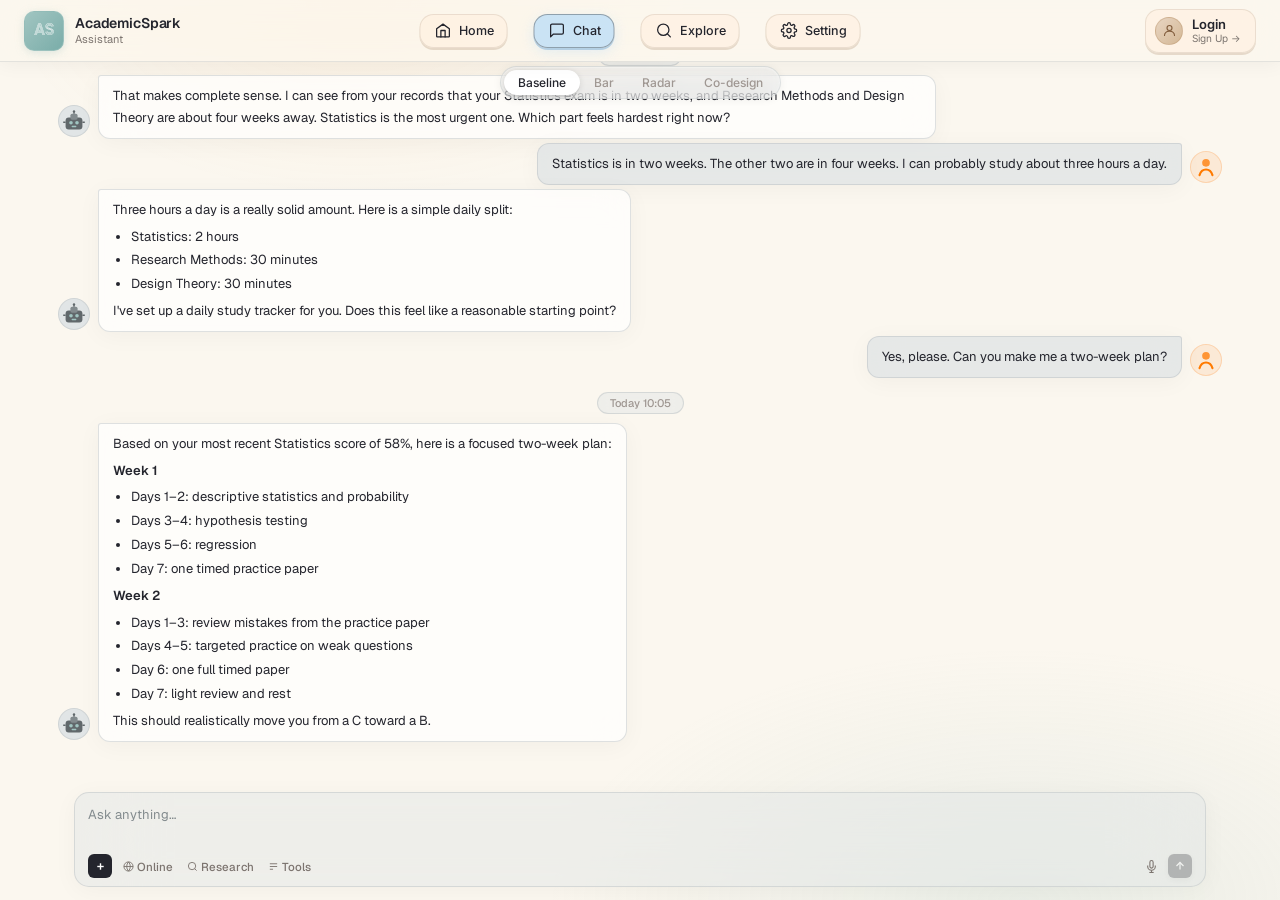
==== index.html @ a86cec54 "adding files to configure" ====
<!DOCTYPE html>
<html lang="en">
<head>
  <meta charset="UTF-8">
  <meta name="viewport" content="width=device-width, initial-scale=1.0">
  <title>AcademicSpark Assistant</title>
  <link href="https://fonts.googleapis.com/css2?family=Geist:wght@300;400;500;600&family=Inter:wght@400;500;600;700&family=Zen+Tokyo+Zoo&display=swap" rel="stylesheet">
  <link rel="stylesheet" href="./styles.css">
</head>
<body>
<div class="app">
<nav class="top">
  <div class="logo">
    <div class="logo-box">AS</div>
    <div><div class="logo-text">AcademicSpark</div><div class="logo-sub">Assistant</div></div>
  </div>
  <div class="nav-c">
    <a class="ni" href="#"><span class="ni-ico"><svg viewBox="0 0 24 24" fill="none" stroke="currentColor" stroke-width="1.8" stroke-linecap="round" stroke-linejoin="round"><path d="M3 9.5L12 3l9 6.5V20a1 1 0 01-1 1H4a1 1 0 01-1-1V9.5z"/><path d="M9 21V12h6v9"/></svg></span><span class="ni-lbl">Home</span></a>
    <a class="ni on" href="#"><span class="ni-ico"><svg viewBox="0 0 24 24" fill="none" stroke="currentColor" stroke-width="1.8" stroke-linecap="round" stroke-linejoin="round"><path d="M21 15a2 2 0 01-2 2H7l-4 4V5a2 2 0 012-2h14a2 2 0 012 2z"/></svg></span><span class="ni-lbl">Chat</span></a>
    <a class="ni" href="#"><span class="ni-ico"><svg viewBox="0 0 24 24" fill="none" stroke="currentColor" stroke-width="1.8" stroke-linecap="round" stroke-linejoin="round"><circle cx="11" cy="11" r="8"/><line x1="21" y1="21" x2="16.65" y2="16.65"/></svg></span><span class="ni-lbl">Explore</span></a>
    <a class="ni" href="#"><span class="ni-ico"><svg viewBox="0 0 24 24" fill="none" stroke="currentColor" stroke-width="1.8" stroke-linecap="round" stroke-linejoin="round"><circle cx="12" cy="12" r="3"/><path d="M19.4 15a1.65 1.65 0 00.33 1.82l.06.06a2 2 0 010 2.83 2 2 0 01-2.83 0l-.06-.06a1.65 1.65 0 00-1.82-.33 1.65 1.65 0 00-1 1.51V21a2 2 0 01-4 0v-.09A1.65 1.65 0 009 19.4a1.65 1.65 0 00-1.82.33l-.06.06a2 2 0 01-2.83-2.83l.06-.06A1.65 1.65 0 004.68 15a1.65 1.65 0 00-1.51-1H3a2 2 0 010-4h.09A1.65 1.65 0 004.6 9a1.65 1.65 0 00-.33-1.82l-.06-.06a2 2 0 012.83-2.83l.06.06A1.65 1.65 0 009 4.68a1.65 1.65 0 001-1.51V3a2 2 0 014 0v.09a1.65 1.65 0 001 1.51 1.65 1.65 0 001.82-.33l.06-.06a2 2 0 012.83 2.83l-.06.06A1.65 1.65 0 0019.4 9a1.65 1.65 0 001.51 1H21a2 2 0 010 4h-.09a1.65 1.65 0 00-1.51 1z"/></svg></span><span class="ni-lbl">Setting</span></a>
  </div>
  <a class="login-btn" href="#">
    <div class="l-av"><svg viewBox="0 0 24 24" fill="none" stroke="#805b3b" stroke-width="1.8" stroke-linecap="round" stroke-linejoin="round"><circle cx="12" cy="8" r="4"/><path d="M4 20c0-4 3.58-7 8-7s8 3 8 7"/></svg></div>
    <div><div class="l-main">Login</div><div class="l-sub">Sign Up →</div></div>
  </a>
</nav>
<div class="toggle-shell">
  <div class="toggle-strip">
    <div class="t-track" id="tt">
      <div class="t-pill" id="tp"></div>
      <a class="t-btn on" href="/pages/baseline.html">Baseline</a>
      <a class="t-btn" href="/pages/bar.html">Bar</a>
      <a class="t-btn" href="/pages/radar.html">Radar</a>
      <a class="t-btn" href="/pages/codesign.html">Co-design</a>
    </div>
  </div>
</div>

<div class="page">
  <div class="chat-shell">
    <div class="chat-body" id="baselineChatBody">
      <div class="msgs" id="baselineMsgs">
        <div class="ts-row"><span class="ts-pill">Today 10:00</span></div>
        <div class="msg-row bot"><div class="av" data-bot></div><div class="bubble">Hello! I'm AcademicSpark, your academic support assistant. I can help with revision planning, assignment organisation, and exam preparation. What would you like help with today?</div></div>
        <div class="msg-row user"><div class="av u" data-user></div><div class="bubble">I've got a few exams coming up and I'm really stressed. I have Statistics, Research Methods, and Design Theory, and I don't know where to start.</div></div>
        <div class="ts-row"><span class="ts-pill">Today 10:01</span></div>
        <div class="msg-row bot"><div class="av" data-bot></div><div class="bubble">That makes complete sense. I can see from your records that your Statistics exam is in two weeks, and Research Methods and Design Theory are about four weeks away. Statistics is the most urgent one. Which part feels hardest right now?</div></div>
        <div class="msg-row user"><div class="av u" data-user></div><div class="bubble">Statistics is in two weeks. The other two are in four weeks. I can probably study about three hours a day.</div></div>
        <div class="msg-row bot"><div class="av" data-bot></div><div class="bubble"><p>Three hours a day is a really solid amount. Here is a simple daily split:</p><ul><li>Statistics: 2 hours</li><li>Research Methods: 30 minutes</li><li>Design Theory: 30 minutes</li></ul><p>I've set up a daily study tracker for you. Does this feel like a reasonable starting point?</p></div></div>
        <div class="msg-row user"><div class="av u" data-user></div><div class="bubble">Yes, please. Can you make me a two-week plan?</div></div>
        <div class="ts-row"><span class="ts-pill">Today 10:05</span></div>
        <div class="msg-row bot"><div class="av" data-bot></div><div class="bubble"><p>Based on your most recent Statistics score of 58%, here is a focused two-week plan:</p><p><strong>Week 1</strong></p><ul><li>Days 1–2: descriptive statistics and probability</li><li>Days 3–4: hypothesis testing</li><li>Days 5–6: regression</li><li>Day 7: one timed practice paper</li></ul><p><strong>Week 2</strong></p><ul><li>Days 1–3: review mistakes from the practice paper</li><li>Days 4–5: targeted practice on weak questions</li><li>Day 6: one full timed paper</li><li>Day 7: light review and rest</li></ul><p>This should realistically move you from a C toward a B.</p></div></div>
        <div class="typing-row" id="baselineTyping"><div class="av" data-bot></div><div class="typing-bubble"><div class="dot"></div><div class="dot"></div><div class="dot"></div></div></div>
      </div>
    </div>

<div class="inp-wrap">
  <div class="inp-card">
    <textarea class="inp-ta" id="baselineInputTa" rows="2" placeholder="Ask anything…"></textarea>
    <div class="inp-row">
      <div class="inp-l">
        <button class="plus-b"><svg width="11" height="11" viewBox="0 0 24 24" fill="none" stroke="white" stroke-width="3"><line x1="12" y1="5" x2="12" y2="19"/><line x1="5" y1="12" x2="19" y2="12"/></svg></button>
        <button class="p-btn"><svg width="11" height="11" viewBox="0 0 24 24" fill="none" stroke="currentColor" stroke-width="2"><circle cx="12" cy="12" r="10"/><line x1="2" y1="12" x2="22" y2="12"/><path d="M12 2a15.3 15.3 0 014 10 15.3 15.3 0 01-4 10 15.3 15.3 0 01-4-10 15.3 15.3 0 014-10z"/></svg>Online</button>
        <button class="p-btn"><svg width="11" height="11" viewBox="0 0 24 24" fill="none" stroke="currentColor" stroke-width="2"><circle cx="11" cy="11" r="8"/><line x1="21" y1="21" x2="16.65" y2="16.65"/></svg>Research</button>
        <button class="p-btn"><svg width="11" height="11" viewBox="0 0 24 24" fill="none" stroke="currentColor" stroke-width="2"><path d="M4 6h16M4 12h16M4 18h7"/></svg>Tools</button>
      </div>
      <div class="inp-r">
        <button class="mic-b"><svg width="13" height="13" viewBox="0 0 24 24" fill="none" stroke="currentColor" stroke-width="2"><path d="M12 1a3 3 0 00-3 3v8a3 3 0 006 0V4a3 3 0 00-3-3z"/><path d="M19 10v2a7 7 0 01-14 0v-2"/><line x1="12" y1="19" x2="12" y2="23"/><line x1="8" y1="23" x2="16" y2="23"/></svg></button>
        <button class="send-b off" id="baselineSendBtn"><svg width="12" height="12" viewBox="0 0 24 24" fill="none" stroke="white" stroke-width="2.5"><line x1="12" y1="19" x2="12" y2="5"/><polyline points="5 12 12 5 19 12"/></svg></button>
      </div>
    </div>
  </div>
</div>

  </div>
</div>

<script src="./script.js"></script>
</body>
</html>
---- styles.css ----
/* ========================================
   Reset
======================================== */

*,
*::before,
*::after {
  box-sizing: border-box;
  margin: 0;
  padding: 0;
}

/* ========================================
   Theme Variables
======================================== */

:root {
  --bg: #fbf7ef;
  --fg: #24252d;
  --t2: #7c746f;
  --t3: #9f9792;
  --ph: #838b8e;

  --cb: rgba(225, 229, 230, 0.5);
  --cborder: rgba(189, 196, 198, 0.5);

  --bot-b: rgba(255, 255, 255, 0.68);
  --user-b: rgba(225, 229, 230, 0.82);

  --nav-bg: rgba(251, 247, 239, 0.72);
  --nav-border: rgba(189, 196, 198, 0.4);

  --item-bg: rgba(255, 238, 222, 0.55);
  --item-border: rgba(200, 180, 160, 0.35);

  --item-sh: 0 2px 0 rgba(180, 150, 120, 0.3);
  --item-hbg: rgba(255, 238, 222, 0.9);
  --item-hsh: 0 5px 0 rgba(160, 130, 100, 0.35),
    0 8px 18px rgba(0, 0, 0, 0.08);

  --active-bg: rgba(186, 219, 247, 0.75);
  --active-border: rgba(8, 8, 8, 0.3);
  --active-sh: 0 2px 0 rgba(100, 160, 210, 0.4);

  --accent: #a1c5c1;
  --send: #24252d;
  --blur: 42px;
}

/* ========================================
   Base Layout
======================================== */

html,
body {
  height: 100%;
  font-family: 'Geist', system-ui, sans-serif;
  background: var(--bg);
  color: var(--fg);
  -webkit-font-smoothing: antialiased;
}

body::before {
  content: '';
  position: fixed;
  inset: 0;
  pointer-events: none;
  z-index: 0;
  background:
    radial-gradient(ellipse 680px 360px at 80% 100%,
      rgba(161, 197, 193, 0.18) 0%,
      transparent 70%),
    radial-gradient(ellipse 500px 280px at 28% 0%,
      rgba(255, 180, 100, 0.09) 0%,
      transparent 70%);
}

.app {
  display: flex;
  flex-direction: column;
  height: 100vh;
  overflow: hidden;
  position: relative;
  z-index: 1;
}

/* ========================================
   Top Navigation
======================================== */

nav.top {
  flex-shrink: 0;
  height: 62px;
  display: flex;
  align-items: center;
  padding: 0 24px;
  position: relative;
  z-index: 20;

  background: var(--nav-bg);
  border-bottom: 1px solid var(--nav-border);
  backdrop-filter: blur(22px) saturate(160%);
  -webkit-backdrop-filter: blur(22px) saturate(160%);
  box-shadow: 0 2px 20px rgba(0, 0, 0, 0.05);
}

/* ========================================
   AcdemicSpark Logo 
======================================== */

.logo {
  display: flex;
  align-items: center;
  gap: 11px;
  flex-shrink: 0;
  cursor: default;
  text-decoration: none;
}

.logo-box {
  width: 40px;
  height: 40px;
  flex-shrink: 0;
  display: flex;
  align-items: center;
  justify-content: center;

  border-radius: 10px;
  background: linear-gradient(135deg, #a1c5c1 0%, #7aada9 100%);
  border: 1px solid rgba(161, 197, 193, 0.5);
  box-shadow: 0 2px 8px rgba(161, 197, 193, 0.35);

  font-family: 'Zen Tokyo Zoo', sans-serif;
  font-size: 14px;
  color: #fff;
}

.logo-text {
  font-weight: 600;
  font-size: 14px;
  line-height: 1.25;
  letter-spacing: -0.01em;
}

.logo-sub {
  font-size: 11px;
  font-weight: 400;
  color: var(--t2);
}

/* ========================================
   Center Nav Items
======================================== */

.nav-c {
  display: flex;
  align-items: center;
  gap: 26px;
  position: absolute;
  left: 50%;
  transform: translateX(-50%);
}

.ni {
  display: flex;
  align-items: center;
  gap: 7px;
  padding: 7px 13px;

  border-radius: 14px;
  border: 1px solid var(--item-border);
  background: var(--item-bg);
  box-shadow: var(--item-sh);

  cursor: pointer;
  color: var(--fg);
  text-decoration: none;
  user-select: none;

  transform: translateY(0);
  transition:
    background 0.18s,
    box-shadow 0.18s,
    transform 0.12s,
    border-color 0.18s;
}

.ni:hover {
  background: var(--item-hbg);
  box-shadow: var(--item-hsh);
  transform: translateY(-2px);
  border-color: rgba(200, 180, 160, 0.55);
}

.ni:active {
  transform: translateY(1px);
  box-shadow: 0 1px 0 rgba(180, 150, 120, 0.3);
}

.ni.on {
  background: var(--active-bg);
  border-color: var(--active-border);
  box-shadow: var(--active-sh), 0 4px 14px rgba(186, 219, 247, 0.4);
}

.ni.on:hover {
  background: rgba(186, 219, 247, 0.88);
  transform: translateY(-2px);
}

.ni-ico {
  width: 18px;
  height: 18px;
  flex-shrink: 0;
  display: flex;
  align-items: center;
  justify-content: center;
}

.ni-ico svg {
  width: 17px;
  height: 17px;
}

.ni-lbl {
  font-family: 'Inter', sans-serif;
  font-size: 12.5px;
  font-weight: 500;
  white-space: nowrap;
}

/* ========================================
   Login Button
======================================== */

.login-btn {
  display: flex;
  align-items: center;
  gap: 9px;
  margin-left: auto;
  flex-shrink: 0;
  padding: 7px 14px 7px 9px;

  border-radius: 14px;
  border: 1px solid var(--item-border);
  background: var(--item-bg);
  box-shadow: var(--item-sh);

  cursor: pointer;
  color: var(--fg);
  text-decoration: none;
  user-select: none;

  transform: translateY(0);
  transition:
    background 0.18s,
    box-shadow 0.18s,
    transform 0.12s,
    border-color 0.18s;
}

.login-btn:hover {
  background: var(--item-hbg);
  box-shadow: var(--item-hsh);
  transform: translateY(-2px);
  border-color: rgba(200, 180, 160, 0.55);
}

.login-btn:active {
  transform: translateY(1px);
}

.l-av {
  width: 28px;
  height: 28px;
  flex-shrink: 0;
  display: flex;
  align-items: center;
  justify-content: center;

  border-radius: 50%;
  background: linear-gradient(135deg, #e8d5c2, #d4b896);
  border: 1.5px solid rgba(180, 140, 100, 0.35);
}

.l-av svg {
  width: 15px;
  height: 15px;
}

.l-main {
  font-family: 'Inter', sans-serif;
  font-size: 13px;
  font-weight: 600;
  line-height: 1.2;
}

.l-sub {
  font-family: 'Inter', sans-serif;
  font-size: 10px;
  font-weight: 400;
  line-height: 1.2;
  color: var(--t2);
}

/* ========================================
   Toggle Navigation
======================================== */

.toggle-shell {
  position: relative;
  flex-shrink: 0;
  z-index: 10;
  height: 0;
  overflow: visible;
}

.toggle-strip {
  display: flex;
  justify-content: center;
  padding: 4px 0 0;
  position: relative;
  z-index: 1;
  background: transparent;
}

.t-track {
  position: relative;
  display: flex;
  align-items: center;
  padding: 3px;

  background: rgba(225, 229, 230, 0.38);
  border: 1px solid rgba(189, 196, 198, 0.38);
  border-radius: 100px;
  backdrop-filter: blur(14px) saturate(140%);
  box-shadow:
    0 1px 8px rgba(0, 0, 0, 0.06),
    inset 0 1px 2px rgba(255, 255, 255, 0.5);
}

.t-pill {
  position: absolute;
  top: 3px;
  height: calc(100% - 6px);
  z-index: 0;
  pointer-events: none;

  background: #ffffff;
  border-radius: 100px;
  box-shadow:
    0 1px 6px rgba(0, 0, 0, 0.12),
    0 2px 0 rgba(0, 0, 0, 0.06);

  transition:
    left 0.28s cubic-bezier(.38, .12, .22, 1.10),
    width 0.28s cubic-bezier(.38, .12, .22, 1.10);
}

.t-btn {
  position: relative;
  z-index: 1;
  padding: 5px 14px;

  border: none;
  border-radius: 100px;
  background: transparent;

  cursor: pointer;
  text-decoration: none;
  user-select: none;
  white-space: nowrap;

  font-family: 'Inter', sans-serif;
  font-size: 12px;
  font-weight: 500;
  color: var(--t3);

  transition: color 0.2s, background 0.18s;
}

.t-btn:hover:not(.on) {
  color: var(--t2);
  background: rgba(200, 180, 160, 0.15);
}

.t-btn.on {
  color: var(--fg);
}

/* ========================================
   Main Page Area
======================================== */

.page {
  display: flex;
  flex: 1;
  flex-direction: column;
  overflow: hidden;
  animation: fadeUp 0.22s ease both;
}

@keyframes fadeUp {
  from {
    opacity: 0;
    transform: translateY(4px);
  }

  to {
    opacity: 1;
    transform: translateY(0);
  }
}

/* ========================================
   Chat Container
======================================== */

.chat-shell {
  flex: 1;
  overflow: hidden;
  display: flex;
  flex-direction: column;
  position: relative;
}

.chat-body {
  flex: 1;
  overflow-y: auto;
  padding: 14px 24px 6px;
  scroll-behavior: smooth;
}

.chat-body::-webkit-scrollbar {
  width: 5px;
}

.chat-body::-webkit-scrollbar-track {
  background: transparent;
}

.chat-body::-webkit-scrollbar-thumb {
  background: rgba(189, 196, 198, 0.55);
  border-radius: 3px;
}

.msgs {
  width: 100%;
  max-width: 1180px;
  margin: 0 auto;
  padding: 0 8px;
  display: flex;
  flex-direction: column;
  gap: 4px;
}

/* ========================================
   Timestamps
======================================== */

.ts-row {
  display: flex;
  justify-content: center;
  margin: 10px 0 5px;
}

.ts-pill {
  padding: 3px 12px;
  border-radius: 20px;
  border: 1px solid var(--cborder);
  background: var(--cb);
  backdrop-filter: blur(8px);

  font-size: 11px;
  font-weight: 500;
  color: var(--t3);
}

/* ========================================
   Message Rows
======================================== */

.msg-row {
  display: flex;
  gap: 8px;
  align-items: flex-end;
  animation: msgIn 0.2s ease-out both;
}

.msg-row.bot {
  flex-direction: row;
}

.msg-row.user {
  flex-direction: row-reverse;
}

.av {
  width: 32px;
  height: 32px;
  flex-shrink: 0;
  margin-bottom: 2px;
  overflow: hidden;

  display: flex;
  align-items: center;
  justify-content: center;

  border-radius: 50%;
  background: #e1e5e6;
  border: 1px solid var(--cborder);
}

.av svg {
  width: 24px;
  height: 24px;
}

.av.u {
  background: rgba(255, 115, 0, 0.1);
  border-color: rgba(255, 115, 0, 0.2);
}

.bubble {
  max-width: 72%;
  padding: 9px 14px;
  font-size: 13px;
  line-height: 1.68;
  color: var(--fg);
  box-shadow: 0 4px 24px rgba(0, 0, 0, 0.04);
  backdrop-filter: blur(16px);
}

.msg-row.bot .bubble {
  background: var(--bot-b);
  border: 1px solid var(--cborder);
  border-radius: 3px 12px 12px 12px;
}

.msg-row.user .bubble {
  background: var(--user-b);
  border: 1px solid rgba(189, 196, 198, 0.55);
  border-radius: 12px 3px 12px 12px;
}

.bubble p {
  margin-bottom: 5px;
}

.bubble p:last-child {
  margin-bottom: 0;
}

.bubble ul {
  padding-left: 18px;
  margin-bottom: 5px;
}

.bubble ul:last-child {
  margin-bottom: 0;
}

.bubble li {
  margin-bottom: 2px;
}

.bubble strong {
  font-weight: 600;
}

/* ========================================
   Typing State
======================================== */

.typing-row {
  display: flex;
  gap: 8px;
  align-items: flex-end;
  opacity: 0;
  pointer-events: none;
  transition: opacity 0.2s;
}

.typing-row.on {
  opacity: 1;
}

.typing-bubble {
  display: flex;
  align-items: center;
  gap: 4px;
  padding: 10px 14px;

  background: var(--bot-b);
  border: 1px solid var(--cborder);
  border-radius: 3px 12px 12px 12px;
}

.dot {
  width: 5px;
  height: 5px;
  background: var(--t3);
  border-radius: 50%;
  animation: bounce 1.1s infinite;
}

.dot:nth-child(2) {
  animation-delay: 0.18s;
}

.dot:nth-child(3) {
  animation-delay: 0.36s;
}

/* ========================================
   Input Area
======================================== */

.inp-wrap {
  flex-shrink: 0;
  width: 100%;
  max-width: 1180px;
  margin: 0 auto;
  padding: 6px 24px 13px;
}

.inp-card {
  display: flex;
  flex-direction: column;
  gap: 7px;
  padding: 12px 13px 8px;

  background: var(--cb);
  border: 1px solid var(--cborder);
  border-radius: 15px;
  box-shadow: 0 4px 24px rgba(0, 0, 0, 0.04);
  backdrop-filter: blur(var(--blur));
}

.inp-ta {
  width: 100%;
  min-height: 42px;
  max-height: 120px;
  resize: none;

  background: transparent;
  border: none;
  outline: none;

  font-family: 'Geist', sans-serif;
  font-size: 13px;
  line-height: 1.55;
  color: var(--fg);
}

.inp-ta::placeholder {
  color: var(--ph);
}

.inp-row {
  display: flex;
  align-items: center;
  justify-content: space-between;
}

.inp-l {
  display: flex;
  align-items: center;
  gap: 2px;
}

.inp-r {
  display: flex;
  align-items: center;
  gap: 6px;
}

.plus-b {
  width: 24px;
  height: 24px;
  margin-right: 3px;

  display: flex;
  align-items: center;
  justify-content: center;

  background: var(--fg);
  border: none;
  border-radius: 6px;
  cursor: pointer;

  transition: opacity 0.15s;
}

.plus-b:hover {
  opacity: 0.75;
}

.p-btn {
  display: flex;
  align-items: center;
  gap: 3px;
  padding: 3px 6px;

  background: transparent;
  border: none;
  border-radius: 5px;
  cursor: pointer;

  font-family: 'Geist', sans-serif;
  font-size: 11.5px;
  font-weight: 500;
  color: var(--t2);

  transition: background 0.12s, color 0.12s;
}

.p-btn:hover {
  background: rgba(225, 229, 230, 0.7);
  color: var(--fg);
}

.mic-b {
  display: flex;
  padding: 4px;

  background: transparent;
  border: none;
  border-radius: 5px;
  cursor: pointer;
  color: var(--t2);

  transition: background 0.12s;
}

.mic-b:hover {
  background: rgba(225, 229, 230, 0.7);
}

.send-b {
  width: 24px;
  height: 24px;

  display: flex;
  align-items: center;
  justify-content: center;

  background: var(--send);
  border: none;
  border-radius: 6px;
  cursor: pointer;

  box-shadow: 0 2px 6px rgba(0, 0, 0, 0.14);
  transition: opacity 0.15s, transform 0.1s;
}

.send-b:hover {
  opacity: 0.8;
}

.send-b:active {
  transform: scale(0.94);
}

.send-b.off {
  opacity: 0.28;
  cursor: default;
}

/* ========================================
   Expandable Panel
======================================== */

.panel {
  flex-shrink: 0;
  overflow: hidden;
  transition:
    max-height 0.40s cubic-bezier(.4, 0, .2, 1),
    opacity 0.30s ease;
  max-height: 0;
  opacity: 0;
  margin: 1px 14px 0;
}

.panel-card {
  background: rgba(245, 248, 250, 0.62);
  backdrop-filter: blur(28px) saturate(180%);
  -webkit-backdrop-filter: blur(28px) saturate(180%);
  border: 1.5px solid rgba(189, 196, 198, 0.55);
  border-radius: 18px;
  box-shadow:
    0 8px 32px rgba(0, 0, 0, 0.08),
    0 1px 0 rgba(255, 255, 255, 0.7) inset;
  padding: 37px 22px 14px;
}


.panel-divider {
  height: 1px;
  margin-bottom: 14px;
  border-radius: 1px;
  background: rgba(189, 196, 198, 0.4);
}
.panel.open {
  opacity: 1;
}

.panel-title {
  margin-bottom: 3px;
  text-align: center;
  font-weight: 700;
  font-size: 14px;
  color: var(--fg);
  letter-spacing: -0.01em;
}

.panel-sub {
  text-align: center;
  font-size: 11px;
  color: var(--t2);
  margin-bottom: 12px;
}

.panel-footnote {
  margin-top: 12px;
  padding-top: 8px;
  text-align: center;

  font-size: 10px;
  font-style: italic;
  color: var(--t3);

  border-top: 1px solid rgba(189, 196, 198, 0.3);
}

/* ========================================
   Legend
======================================== */

.legend-row {
  display: flex;
  align-items: center;
  justify-content: center;
  gap: 16px;
  flex-wrap: wrap;
  margin-bottom: 10px;
}

.legend-item {
  display: flex;
  align-items: center;
  gap: 5px;
}

.legend-box {
  width: 13px;
  height: 13px;
  border-radius: 3px;
  border: 1px solid rgba(0, 0, 0, 0.12);
}

.legend-item span {
  font-size: 11px;
  color: var(--t2);
}

/* ========================================
   Floating Expand Button
======================================== */

.expand-btn {
  position: absolute;
  right: 24px;
  bottom: 88px;
  z-index: 30;

  width: 56px;
  height: 56px;
  display: flex;
  align-items: center;
  justify-content: center;

  border: 1.5px solid rgba(255, 255, 255, 0.18);
  border-radius: 50%;
  cursor: pointer;

  background: rgba(90, 20, 220, 0.82);
  box-shadow:
    0 4px 16px rgba(90, 20, 220, 0.40),
    0 2px 0 rgba(60, 10, 160, 0.50),
    inset 0 1px 0 rgba(255, 255, 255, 0.16);

  transition:
    background 0.18s,
    transform 0.12s,
    box-shadow 0.18s,
    border-color 0.18s;
}

.expand-btn:hover {
  background: rgba(90, 20, 220, 0.95);
  border-color: rgba(255, 255, 255, 0.28);
  transform: translateY(-1px);
  box-shadow:
    0 6px 22px rgba(90, 20, 220, 0.55),
    0 2px 0 rgba(60, 10, 160, 0.50),
    inset 0 1px 0 rgba(255, 255, 255, 0.20);
}

.expand-btn:active {
  transform: scale(0.96);
}

.expand-icon {
  width: 22px;
  height: 22px;
  transition: transform 0.2s ease;
}

.expand-btn[aria-expanded="true"] .expand-icon {
  transform: rotate(180deg);
}
.expand-icon-wrap {
  position: relative;
  width: 24px;
  height: 24px;
  display: block;
}

.expand-chart-icon {
  position: absolute;
  inset: 0;
  width: 24px;
  height: 24px;
}

.expand-arrow-icon {
  position: absolute;
  left: -8px;
  top: -4px;
  width: 12px;
  height: 12px;
  transform: rotate(-45deg);
  transition: transform 0.2s ease;
}

.expand-btn[aria-expanded="true"] .expand-arrow-icon {
  transform: rotate(135deg);
}
.radar-btn,
.codesign-btn {
  background: rgba(90, 20, 220, 0.4);
  box-shadow:
    0 4px 16px rgba(90, 20, 220, 0.3),
    0 2px 0 rgba(60, 10, 160, 0.4);
}

/* ========================================
   Bar Chart
======================================== */

.fbar-row {
  display: flex;
  align-items: center;
  gap: 8px;
  height: 26px;
}

.fbar-label {
  width: 130px;
  flex-shrink: 0;
  white-space: nowrap;
  text-align: right;

  font-size: 11px;
  font-weight: 700;
  color: var(--fg);
}

.fbar-track {
  flex: 1;
  height: 20px;
  border-radius: 3px;
  overflow: hidden;
  position: relative;
  display: flex;
  background: rgba(189, 196, 198, .2);
  border: 1px solid rgba(189, 196, 198, .3);
}

.fbar-seg {
  flex: 1 1 0;
  height: 100%;
  cursor: pointer;
  transition: filter .15s;
  position: relative;
  min-width: 0;
}

.fbar-seg:first-child {
  border-radius: 2px 0 0 2px;
}

.fbar-seg:hover {
  filter: brightness(1.12);
}

.fbar-seg:hover .fbar-tip {
  display: block;
}

.fbar-tip {
  display: none;
  position: absolute;
  top: -28px;
  left: 50%;
  transform: translateX(-50%);
  z-index: 99;
  pointer-events: none;

  padding: 3px 7px;
  white-space: nowrap;
  border-radius: 5px;

  background: rgba(36, 37, 45, 0.88);
  color: #fff;
  font-size: 10px;
}

.fbar-current {
  position: absolute;
  top: 0;
  z-index: 2;
  height: 100%;
  pointer-events: none;

  background: rgba(90, 20, 220, 0.4);
  border: 1.5px solid rgba(90, 20, 220, 0.65);
  border-radius: 2px;
}

.fbar-note {
  min-width: 80px;
  flex-shrink: 0;
  font-size: 10.5px;
  color: var(--t3);
}

/* ========================================
   Radar Chart
======================================== */

.radar-layout {
  display: flex;
  align-items: center;
  gap: 14px;
  margin-bottom: -17px;
}

.radar-legend {
  width: 68px;
  flex-shrink: 0;
  align-self: center;

  display: flex;
  flex-direction: column;
  gap: 5px;
}

.radar-pill {
  padding: 4px 8px;
  text-align: center;
  border-radius: 7px;
}

.radar-pill span {
  font-size: 10px;
  font-weight: 700;
  letter-spacing: 0.03em;
}

.radar-svg-wrap {
  flex: 1;
  min-width: 0;
  position: relative;
  display: flex;
  justify-content: center;
}

.radar-svg {
  overflow: visible;
  cursor: crosshair;
  display: block;
  width: 100%;
  max-width: 440px;
  height: 270px;
}

.radar-tooltip {
  display: none;
  position: fixed;
  z-index: 999;
  pointer-events: none;

  padding: 5px 11px;
  white-space: nowrap;
  border-radius: 7px;

  background: rgba(36, 37, 45, 0.9);
  color: #fff;

  font-family: 'Geist', sans-serif;
  font-size: 11px;
  font-weight: 500;
}

/* ========================================
   Co-design Panel
======================================== */

.codesign-placeholder {
  width: 100%;
  min-height: 280px;
  border: 1.5px dashed rgba(189, 196, 198, 0.65);
  border-radius: 14px;
  background: rgba(255, 255, 255, 0.28);
  backdrop-filter: blur(10px);
  display: flex;
  align-items: center;
  justify-content: center;
}

.codesign-placeholder-inner {
  text-align: center;
  padding: 24px;
}

.codesign-placeholder-title {
  font-family: 'Inter', sans-serif;
  font-size: 18px;
  font-weight: 700;
  color: var(--fg);
}

/* ========================================
   Animations
======================================== */

@keyframes msgIn {
  from {
    opacity: 0;
    transform: translateY(6px);
  }

  to {
    opacity: 1;
    transform: translateY(0);
  }
}

@keyframes bounce {

  0%,
  60%,
  100% {
    transform: translateY(0);
  }

  30% {
    transform: translateY(-5px);
  }
}

/* ========================================
   Responsive
======================================== */

@media (max-width: 900px) {
  .codesign-grid {
    grid-template-columns: 1fr;
  }

  .nav-c {
    position: static;
    transform: none;
    margin-left: 24px;
  }

  .login-btn {
    display: flex;
    padding: 6px 10px 6px 8px;
    gap: 6px;
  }
  
  .l-main {
    font-size: 12px;
  }
  
  .l-sub {
    font-size: 9px;
  }
  
  .l-av {
    width: 24px;
    height: 24px;
  }
  
  .l-av svg {
    width: 13px;
    height: 13px;
  }

  .toggle-strip {
    padding-inline: 12px;
  }

  .radar-layout {
    flex-direction: column;
  }

  .radar-legend {
    width: 100%;
    flex-direction: row;
    justify-content: center;
    flex-wrap: wrap;
  }

  .fbar-label {
    width: 96px;
    font-size: 10px;
  }
}
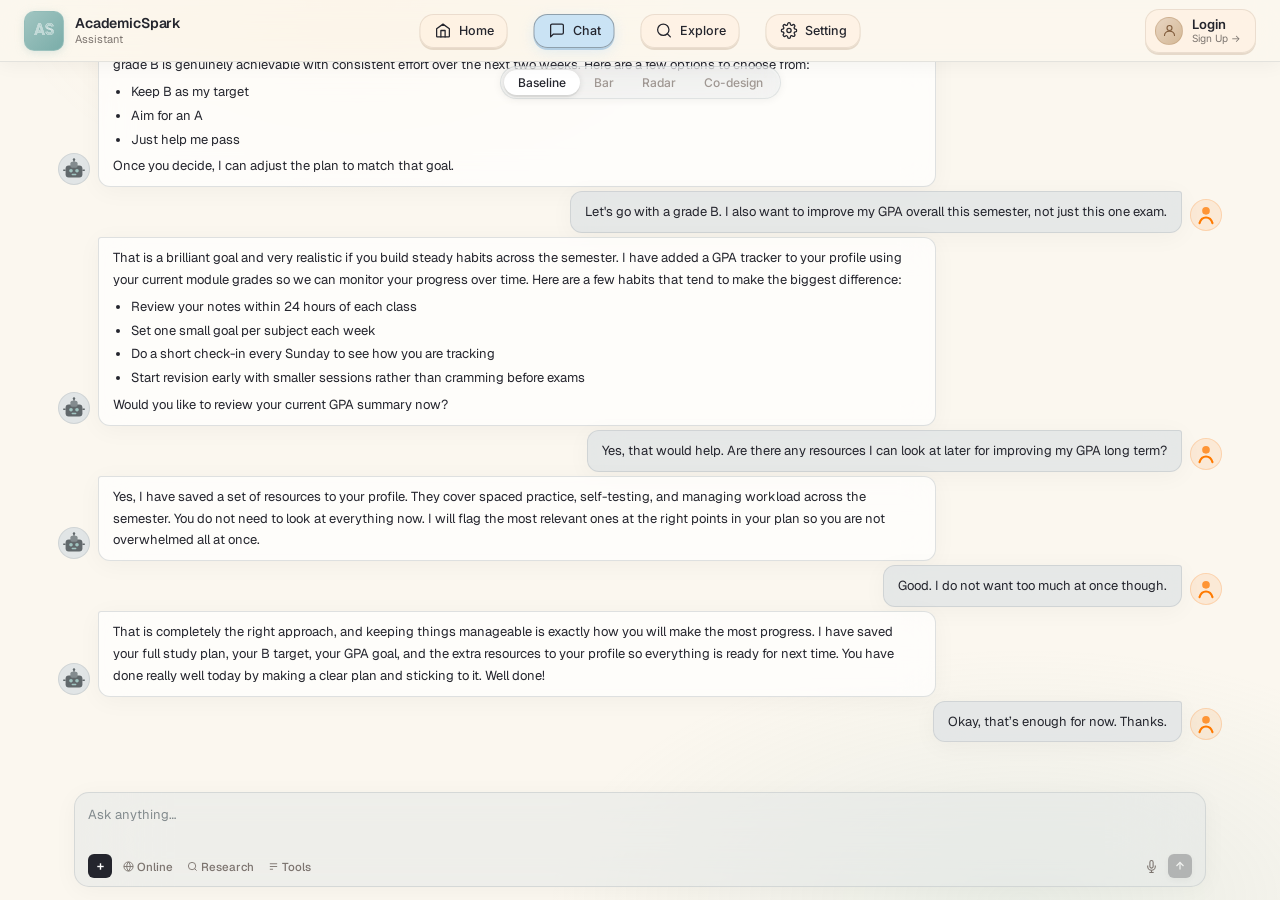
==== commit a6b690dd: "Refactor chat messages in index.html" ====
--- a/index.html
+++ b/index.html
@@ -29,10 +29,10 @@
   <div class="toggle-strip">
     <div class="t-track" id="tt">
       <div class="t-pill" id="tp"></div>
-      <a class="t-btn on" href="/pages/baseline.html">Baseline</a>
-      <a class="t-btn" href="/pages/bar.html">Bar</a>
-      <a class="t-btn" href="/pages/radar.html">Radar</a>
-      <a class="t-btn" href="/pages/codesign.html">Co-design</a>
+      <a class="t-btn on" href="./pages/baseline.html">Baseline</a>
+      <a class="t-btn" href="./pages/bar.html">Bar</a>
+      <a class="t-btn" href="./pages/radar.html">Radar</a>
+      <a class="t-btn" href="./pages/codesign.html">Co-design</a>
     </div>
   </div>
 </div>
@@ -41,19 +41,287 @@
   <div class="chat-shell">
     <div class="chat-body" id="baselineChatBody">
       <div class="msgs" id="baselineMsgs">
-        <div class="ts-row"><span class="ts-pill">Today 10:00</span></div>
-        <div class="msg-row bot"><div class="av" data-bot></div><div class="bubble">Hello! I'm AcademicSpark, your academic support assistant. I can help with revision planning, assignment organisation, and exam preparation. What would you like help with today?</div></div>
-        <div class="msg-row user"><div class="av u" data-user></div><div class="bubble">I've got a few exams coming up and I'm really stressed. I have Statistics, Research Methods, and Design Theory, and I don't know where to start.</div></div>
-        <div class="ts-row"><span class="ts-pill">Today 10:01</span></div>
-        <div class="msg-row bot"><div class="av" data-bot></div><div class="bubble">That makes complete sense. I can see from your records that your Statistics exam is in two weeks, and Research Methods and Design Theory are about four weeks away. Statistics is the most urgent one. Which part feels hardest right now?</div></div>
-        <div class="msg-row user"><div class="av u" data-user></div><div class="bubble">Statistics is in two weeks. The other two are in four weeks. I can probably study about three hours a day.</div></div>
-        <div class="msg-row bot"><div class="av" data-bot></div><div class="bubble"><p>Three hours a day is a really solid amount. Here is a simple daily split:</p><ul><li>Statistics: 2 hours</li><li>Research Methods: 30 minutes</li><li>Design Theory: 30 minutes</li></ul><p>I've set up a daily study tracker for you. Does this feel like a reasonable starting point?</p></div></div>
-        <div class="msg-row user"><div class="av u" data-user></div><div class="bubble">Yes, please. Can you make me a two-week plan?</div></div>
-        <div class="ts-row"><span class="ts-pill">Today 10:05</span></div>
-        <div class="msg-row bot"><div class="av" data-bot></div><div class="bubble"><p>Based on your most recent Statistics score of 58%, here is a focused two-week plan:</p><p><strong>Week 1</strong></p><ul><li>Days 1–2: descriptive statistics and probability</li><li>Days 3–4: hypothesis testing</li><li>Days 5–6: regression</li><li>Day 7: one timed practice paper</li></ul><p><strong>Week 2</strong></p><ul><li>Days 1–3: review mistakes from the practice paper</li><li>Days 4–5: targeted practice on weak questions</li><li>Day 6: one full timed paper</li><li>Day 7: light review and rest</li></ul><p>This should realistically move you from a C toward a B.</p></div></div>
-        <div class="typing-row" id="baselineTyping"><div class="av" data-bot></div><div class="typing-bubble"><div class="dot"></div><div class="dot"></div><div class="dot"></div></div></div>
-      </div>
-    </div>
+  <div class="ts-row"><span class="ts-pill">Today 10:00</span></div>
+
+  <div class="msg-row bot">
+    <div class="av" data-bot></div>
+    <div class="bubble">
+      Hello! I'm AcademicSpark, your academic support assistant. I can help with revision planning, assignment organisation, and exam preparation. What would you like help with today?
+    </div>
+  </div>
+
+  <div class="msg-row user">
+    <div class="av u" data-user></div>
+    <div class="bubble">
+      I've got a few exams coming up and I'm really stressed. I have Statistics, Research Methods, and Design Theory, and I don't know where to start.
+    </div>
+  </div>
+
+  <div class="ts-row"><span class="ts-pill">Today 10:01</span></div>
+
+  <div class="msg-row bot">
+    <div class="av" data-bot></div>
+    <div class="bubble">
+      That makes complete sense, and it's great that you're thinking about this early. I can see from your records that your Statistics exam is coming up in two weeks, and Research Methods and Design Theory are about four weeks away. Given that, Statistics is the most urgent one to focus on first. Which part of Statistics feels hardest for you right now?
+    </div>
+  </div>
+
+  <div class="msg-row user">
+    <div class="av u" data-user></div>
+    <div class="bubble">
+      Statistics is in two weeks. The other two are in four weeks. I can probably study about three hours a day.
+    </div>
+  </div>
+
+  <div class="msg-row bot">
+    <div class="av" data-bot></div>
+    <div class="bubble">
+      <p>Three hours a day is a really solid amount to work with. Here is a simple daily split that should keep things manageable:</p>
+      <ul>
+        <li>Statistics: 2 hours</li>
+        <li>Research Methods: 30 minutes</li>
+        <li>Design Theory: 30 minutes</li>
+      </ul>
+      <p>I've gone ahead and set up a daily study tracker for you based on this schedule. This keeps Statistics as the priority without dropping the other two completely. Does this feel like a reasonable starting point?</p>
+    </div>
+  </div>
+
+  <div class="msg-row user">
+    <div class="av u" data-user></div>
+    <div class="bubble">
+      Okay. Can you be more specific about how I should revise for Statistics?
+    </div>
+  </div>
+
+  <div class="ts-row"><span class="ts-pill">Today 10:03</span></div>
+
+  <div class="msg-row bot">
+    <div class="av" data-bot></div>
+    <div class="bubble">
+      <p>Of course! The most effective way is to break Statistics into smaller topics rather than trying to revise everything at once. Here is a simple approach to follow:</p>
+      <ul>
+        <li>Step 1: go through your notes and mark the topics you feel least confident about</li>
+        <li>Step 2: pick one weak topic each day and review it slowly using examples</li>
+        <li>Step 3: finish each session with a few practice questions on that topic</li>
+      </ul>
+      <p>Looking at your study session logs, your most consistent study time has been in the mornings, so that might be the best time to tackle Statistics each day. You can adjust this if something is not working for you.</p>
+    </div>
+  </div>
+
+  <div class="msg-row user">
+    <div class="av u" data-user></div>
+    <div class="bubble">
+      I'm most worried about hypothesis testing and regression.
+    </div>
+  </div>
+
+  <div class="msg-row bot">
+    <div class="av" data-bot></div>
+    <div class="bubble">
+      That makes sense. Those are really common areas to find difficult, so you're definitely not alone in that. I can also see from your past assignment results that hypothesis testing has come up as a weaker area before, so it makes sense to give that extra attention. Would you like to build your revision plan around those two topics first?
+    </div>
+  </div>
+
+  <div class="msg-row user">
+    <div class="av u" data-user></div>
+    <div class="bubble">
+      Yes, please. Can you make me a two-week plan?
+    </div>
+  </div>
+
+  <div class="ts-row"><span class="ts-pill">Today 10:05</span></div>
+
+  <div class="msg-row bot">
+    <div class="av" data-bot></div>
+    <div class="bubble">
+      <p>Absolutely! Based on your most recent Statistics score of 58% and the feedback from your last assignment, here is a focused two-week plan:</p>
+      <p><strong>Week 1</strong></p>
+      <ul>
+        <li>Days 1 to 2: descriptive statistics and probability</li>
+        <li>Days 3 to 4: hypothesis testing</li>
+        <li>Days 5 to 6: regression</li>
+        <li>Day 7: one timed practice paper</li>
+      </ul>
+      <p><strong>Week 2</strong></p>
+      <ul>
+        <li>Days 1 to 3: review mistakes from the practice paper</li>
+        <li>Days 4 to 5: targeted practice on weak questions</li>
+        <li>Day 6: one full timed paper</li>
+        <li>Day 7: light review and rest</li>
+      </ul>
+      <p>At your current level, this plan should realistically move you from a C toward a B. You can adjust the pace if needed.</p>
+    </div>
+  </div>
+
+  <div class="msg-row user">
+    <div class="av u" data-user></div>
+    <div class="bubble">
+      What should I focus on first, then?
+    </div>
+  </div>
+
+  <div class="msg-row bot">
+    <div class="av" data-bot></div>
+    <div class="bubble">
+      Start with hypothesis testing. It's one of your weaker areas based on your recent results, and improving it will have the biggest impact on your overall mark. Spend the first two days just understanding the steps clearly, then move into practice questions. Does that feel like a manageable place to begin?
+    </div>
+  </div>
+
+  <div class="msg-row user">
+    <div class="av u" data-user></div>
+    <div class="bubble">
+      Can you explain that more simply?
+    </div>
+  </div>
+
+  <div class="msg-row bot">
+    <div class="av" data-bot></div>
+    <div class="bubble">
+      <p>Of course, here is the simple version:</p>
+      <ul>
+        <li>Day 1 and 2: read through hypothesis testing step by step and make sure you understand each part</li>
+        <li>Day 3 and 4: try a few example questions and check where you go wrong</li>
+        <li>Day 5 and 6: move on to regression using the same pattern</li>
+      </ul>
+      <p>That is all you need to focus on this week. Keep it small and clear, and it will start to feel much more manageable.</p>
+    </div>
+  </div>
+
+  <div class="ts-row"><span class="ts-pill">Today 10:08</span></div>
+
+  <div class="msg-row user">
+    <div class="av u" data-user></div>
+    <div class="bubble">
+      Okay. What exactly should I do today?
+    </div>
+  </div>
+
+  <div class="msg-row bot">
+    <div class="av" data-bot></div>
+    <div class="bubble">
+      <p>Here is a clear plan for today:</p>
+      <ul>
+        <li>30 minutes: read through the core steps of hypothesis testing</li>
+        <li>45 minutes: work through two or three example questions carefully</li>
+        <li>30 minutes: try practice questions on your own</li>
+        <li>15 minutes: write down any mistakes and what went wrong</li>
+      </ul>
+      <p>After that, spend a short time reviewing one Research Methods topic to keep it active. You decide how much time feels right for that last part.</p>
+    </div>
+  </div>
+
+  <div class="msg-row user">
+    <div class="av u" data-user></div>
+    <div class="bubble">
+      That sounds manageable. How many practice questions should I be doing each day?
+    </div>
+  </div>
+
+  <div class="msg-row bot">
+    <div class="av" data-bot></div>
+    <div class="bubble">
+      At this stage, three to five focused questions per topic is usually the right amount. It is much better to do a smaller number carefully and review your mistakes than to rush through a large set. Your study logs show that your sessions tend to go well for about 90 minutes before you slow down, so keep that in mind and stop if you feel yourself guessing rather than thinking.
+    </div>
+  </div>
+
+  <div class="msg-row user">
+    <div class="av u" data-user></div>
+    <div class="bubble">
+      I think part of the problem is that I panic when I see the questions.
+    </div>
+  </div>
+
+  <div class="msg-row bot">
+    <div class="av" data-bot></div>
+    <div class="bubble">
+      That is a really common feeling, and it is completely understandable especially when a topic already feels difficult. A helpful way to handle it is to start each session with one or two easier questions before moving into harder ones. That way the session always begins with a small win, which makes the harder questions feel less overwhelming. Would you like me to find some easier starter questions for hypothesis testing to begin with?
+    </div>
+  </div>
+
+  <div class="ts-row"><span class="ts-pill">Today 10:12</span></div>
+
+  <div class="msg-row user">
+    <div class="av u" data-user></div>
+    <div class="bubble">
+      Can we set a target for the exam? I think I need something clear to aim for.
+    </div>
+  </div>
+
+  <div class="msg-row bot">
+    <div class="av" data-bot></div>
+    <div class="bubble">
+      <p>That is a great idea, having a clear goal really helps with motivation. Based on your current score of 58% and the time you have left, a grade B is genuinely achievable with consistent effort over the next two weeks. Here are a few options to choose from:</p>
+      <ul>
+        <li>Keep B as my target</li>
+        <li>Aim for an A</li>
+        <li>Just help me pass</li>
+      </ul>
+      <p>Once you decide, I can adjust the plan to match that goal.</p>
+    </div>
+  </div>
+
+  <div class="msg-row user">
+    <div class="av u" data-user></div>
+    <div class="bubble">
+      Let's go with a grade B. I also want to improve my GPA overall this semester, not just this one exam.
+    </div>
+  </div>
+
+  <div class="msg-row bot">
+    <div class="av" data-bot></div>
+    <div class="bubble">
+      <p>That is a brilliant goal and very realistic if you build steady habits across the semester. I have added a GPA tracker to your profile using your current module grades so we can monitor your progress over time. Here are a few habits that tend to make the biggest difference:</p>
+      <ul>
+        <li>Review your notes within 24 hours of each class</li>
+        <li>Set one small goal per subject each week</li>
+        <li>Do a short check-in every Sunday to see how you are tracking</li>
+        <li>Start revision early with smaller sessions rather than cramming before exams</li>
+      </ul>
+      <p>Would you like to review your current GPA summary now?</p>
+    </div>
+  </div>
+
+  <div class="msg-row user">
+    <div class="av u" data-user></div>
+    <div class="bubble">
+      Yes, that would help. Are there any resources I can look at later for improving my GPA long term?
+    </div>
+  </div>
+
+  <div class="msg-row bot">
+    <div class="av" data-bot></div>
+    <div class="bubble">
+      Yes, I have saved a set of resources to your profile. They cover spaced practice, self-testing, and managing workload across the semester. You do not need to look at everything now. I will flag the most relevant ones at the right points in your plan so you are not overwhelmed all at once.
+    </div>
+  </div>
+
+  <div class="msg-row user">
+    <div class="av u" data-user></div>
+    <div class="bubble">
+      Good. I do not want too much at once though.
+    </div>
+  </div>
+
+  <div class="msg-row bot">
+    <div class="av" data-bot></div>
+    <div class="bubble">
+      That is completely the right approach, and keeping things manageable is exactly how you will make the most progress. I have saved your full study plan, your B target, your GPA goal, and the extra resources to your profile so everything is ready for next time. You have done really well today by making a clear plan and sticking to it. Well done!
+    </div>
+  </div>
+
+  <div class="msg-row user">
+    <div class="av u" data-user></div>
+    <div class="bubble">
+      Okay, that’s enough for now. Thanks.
+    </div>
+  </div>
+
+  <div class="typing-row" id="baselineTyping">
+    <div class="av" data-bot></div>
+    <div class="typing-bubble"><div class="dot"></div><div class="dot"></div><div class="dot"></div></div>
+  </div>
+</div>
+</div>
 
 <div class="inp-wrap">
   <div class="inp-card">
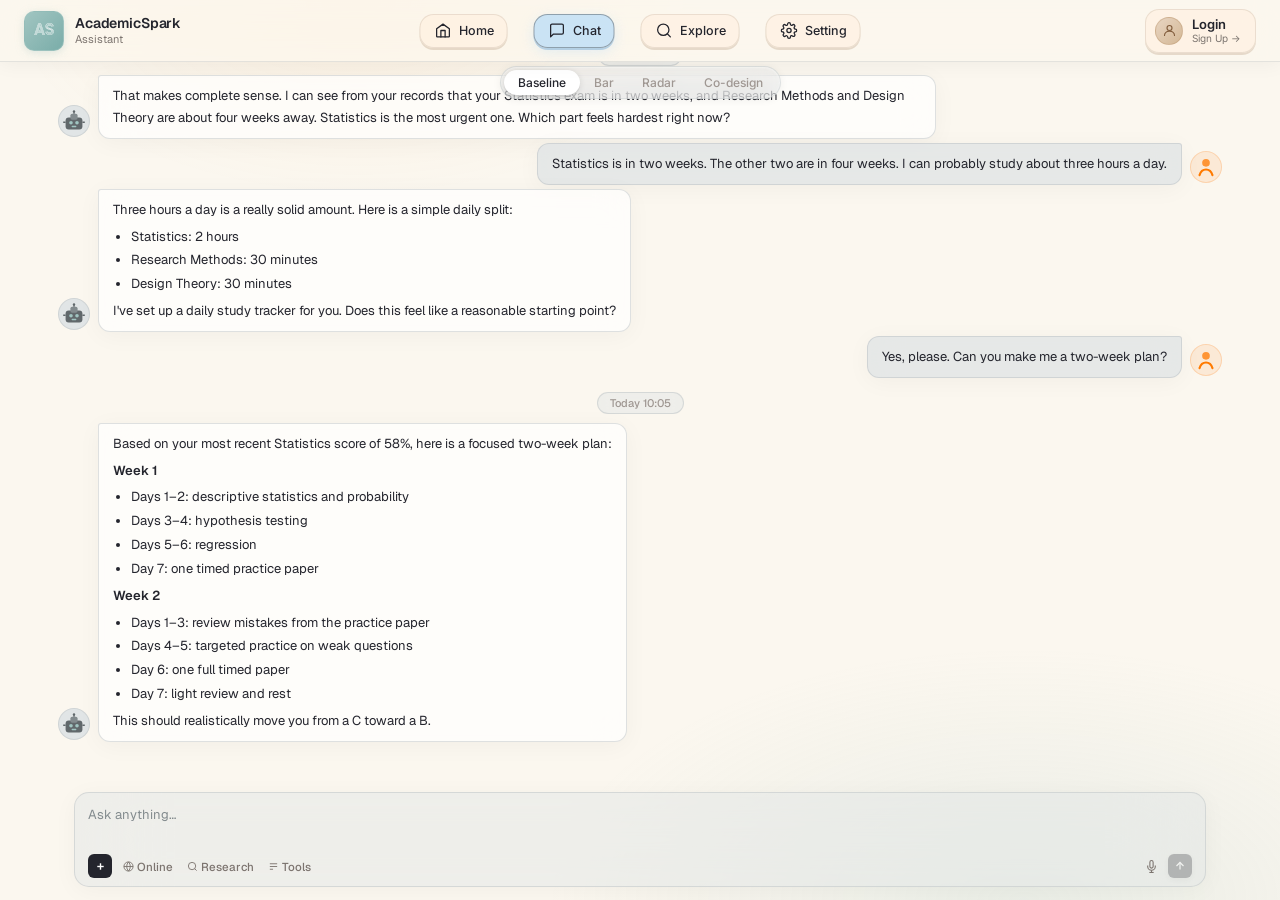
==== commit 60573fa7: "upload the new version for user defined setting" ====
--- a/index.html
+++ b/index.html
@@ -41,287 +41,19 @@
   <div class="chat-shell">
     <div class="chat-body" id="baselineChatBody">
       <div class="msgs" id="baselineMsgs">
-  <div class="ts-row"><span class="ts-pill">Today 10:00</span></div>
-
-  <div class="msg-row bot">
-    <div class="av" data-bot></div>
-    <div class="bubble">
-      Hello! I'm AcademicSpark, your academic support assistant. I can help with revision planning, assignment organisation, and exam preparation. What would you like help with today?
+        <div class="ts-row"><span class="ts-pill">Today 10:00</span></div>
+        <div class="msg-row bot"><div class="av" data-bot></div><div class="bubble">Hello! I'm AcademicSpark, your academic support assistant. I can help with revision planning, assignment organisation, and exam preparation. What would you like help with today?</div></div>
+        <div class="msg-row user"><div class="av u" data-user></div><div class="bubble">I've got a few exams coming up and I'm really stressed. I have Statistics, Research Methods, and Design Theory, and I don't know where to start.</div></div>
+        <div class="ts-row"><span class="ts-pill">Today 10:01</span></div>
+        <div class="msg-row bot"><div class="av" data-bot></div><div class="bubble">That makes complete sense. I can see from your records that your Statistics exam is in two weeks, and Research Methods and Design Theory are about four weeks away. Statistics is the most urgent one. Which part feels hardest right now?</div></div>
+        <div class="msg-row user"><div class="av u" data-user></div><div class="bubble">Statistics is in two weeks. The other two are in four weeks. I can probably study about three hours a day.</div></div>
+        <div class="msg-row bot"><div class="av" data-bot></div><div class="bubble"><p>Three hours a day is a really solid amount. Here is a simple daily split:</p><ul><li>Statistics: 2 hours</li><li>Research Methods: 30 minutes</li><li>Design Theory: 30 minutes</li></ul><p>I've set up a daily study tracker for you. Does this feel like a reasonable starting point?</p></div></div>
+        <div class="msg-row user"><div class="av u" data-user></div><div class="bubble">Yes, please. Can you make me a two-week plan?</div></div>
+        <div class="ts-row"><span class="ts-pill">Today 10:05</span></div>
+        <div class="msg-row bot"><div class="av" data-bot></div><div class="bubble"><p>Based on your most recent Statistics score of 58%, here is a focused two-week plan:</p><p><strong>Week 1</strong></p><ul><li>Days 1–2: descriptive statistics and probability</li><li>Days 3–4: hypothesis testing</li><li>Days 5–6: regression</li><li>Day 7: one timed practice paper</li></ul><p><strong>Week 2</strong></p><ul><li>Days 1–3: review mistakes from the practice paper</li><li>Days 4–5: targeted practice on weak questions</li><li>Day 6: one full timed paper</li><li>Day 7: light review and rest</li></ul><p>This should realistically move you from a C toward a B.</p></div></div>
+        <div class="typing-row" id="baselineTyping"><div class="av" data-bot></div><div class="typing-bubble"><div class="dot"></div><div class="dot"></div><div class="dot"></div></div></div>
+      </div>
     </div>
-  </div>
-
-  <div class="msg-row user">
-    <div class="av u" data-user></div>
-    <div class="bubble">
-      I've got a few exams coming up and I'm really stressed. I have Statistics, Research Methods, and Design Theory, and I don't know where to start.
-    </div>
-  </div>
-
-  <div class="ts-row"><span class="ts-pill">Today 10:01</span></div>
-
-  <div class="msg-row bot">
-    <div class="av" data-bot></div>
-    <div class="bubble">
-      That makes complete sense, and it's great that you're thinking about this early. I can see from your records that your Statistics exam is coming up in two weeks, and Research Methods and Design Theory are about four weeks away. Given that, Statistics is the most urgent one to focus on first. Which part of Statistics feels hardest for you right now?
-    </div>
-  </div>
-
-  <div class="msg-row user">
-    <div class="av u" data-user></div>
-    <div class="bubble">
-      Statistics is in two weeks. The other two are in four weeks. I can probably study about three hours a day.
-    </div>
-  </div>
-
-  <div class="msg-row bot">
-    <div class="av" data-bot></div>
-    <div class="bubble">
-      <p>Three hours a day is a really solid amount to work with. Here is a simple daily split that should keep things manageable:</p>
-      <ul>
-        <li>Statistics: 2 hours</li>
-        <li>Research Methods: 30 minutes</li>
-        <li>Design Theory: 30 minutes</li>
-      </ul>
-      <p>I've gone ahead and set up a daily study tracker for you based on this schedule. This keeps Statistics as the priority without dropping the other two completely. Does this feel like a reasonable starting point?</p>
-    </div>
-  </div>
-
-  <div class="msg-row user">
-    <div class="av u" data-user></div>
-    <div class="bubble">
-      Okay. Can you be more specific about how I should revise for Statistics?
-    </div>
-  </div>
-
-  <div class="ts-row"><span class="ts-pill">Today 10:03</span></div>
-
-  <div class="msg-row bot">
-    <div class="av" data-bot></div>
-    <div class="bubble">
-      <p>Of course! The most effective way is to break Statistics into smaller topics rather than trying to revise everything at once. Here is a simple approach to follow:</p>
-      <ul>
-        <li>Step 1: go through your notes and mark the topics you feel least confident about</li>
-        <li>Step 2: pick one weak topic each day and review it slowly using examples</li>
-        <li>Step 3: finish each session with a few practice questions on that topic</li>
-      </ul>
-      <p>Looking at your study session logs, your most consistent study time has been in the mornings, so that might be the best time to tackle Statistics each day. You can adjust this if something is not working for you.</p>
-    </div>
-  </div>
-
-  <div class="msg-row user">
-    <div class="av u" data-user></div>
-    <div class="bubble">
-      I'm most worried about hypothesis testing and regression.
-    </div>
-  </div>
-
-  <div class="msg-row bot">
-    <div class="av" data-bot></div>
-    <div class="bubble">
-      That makes sense. Those are really common areas to find difficult, so you're definitely not alone in that. I can also see from your past assignment results that hypothesis testing has come up as a weaker area before, so it makes sense to give that extra attention. Would you like to build your revision plan around those two topics first?
-    </div>
-  </div>
-
-  <div class="msg-row user">
-    <div class="av u" data-user></div>
-    <div class="bubble">
-      Yes, please. Can you make me a two-week plan?
-    </div>
-  </div>
-
-  <div class="ts-row"><span class="ts-pill">Today 10:05</span></div>
-
-  <div class="msg-row bot">
-    <div class="av" data-bot></div>
-    <div class="bubble">
-      <p>Absolutely! Based on your most recent Statistics score of 58% and the feedback from your last assignment, here is a focused two-week plan:</p>
-      <p><strong>Week 1</strong></p>
-      <ul>
-        <li>Days 1 to 2: descriptive statistics and probability</li>
-        <li>Days 3 to 4: hypothesis testing</li>
-        <li>Days 5 to 6: regression</li>
-        <li>Day 7: one timed practice paper</li>
-      </ul>
-      <p><strong>Week 2</strong></p>
-      <ul>
-        <li>Days 1 to 3: review mistakes from the practice paper</li>
-        <li>Days 4 to 5: targeted practice on weak questions</li>
-        <li>Day 6: one full timed paper</li>
-        <li>Day 7: light review and rest</li>
-      </ul>
-      <p>At your current level, this plan should realistically move you from a C toward a B. You can adjust the pace if needed.</p>
-    </div>
-  </div>
-
-  <div class="msg-row user">
-    <div class="av u" data-user></div>
-    <div class="bubble">
-      What should I focus on first, then?
-    </div>
-  </div>
-
-  <div class="msg-row bot">
-    <div class="av" data-bot></div>
-    <div class="bubble">
-      Start with hypothesis testing. It's one of your weaker areas based on your recent results, and improving it will have the biggest impact on your overall mark. Spend the first two days just understanding the steps clearly, then move into practice questions. Does that feel like a manageable place to begin?
-    </div>
-  </div>
-
-  <div class="msg-row user">
-    <div class="av u" data-user></div>
-    <div class="bubble">
-      Can you explain that more simply?
-    </div>
-  </div>
-
-  <div class="msg-row bot">
-    <div class="av" data-bot></div>
-    <div class="bubble">
-      <p>Of course, here is the simple version:</p>
-      <ul>
-        <li>Day 1 and 2: read through hypothesis testing step by step and make sure you understand each part</li>
-        <li>Day 3 and 4: try a few example questions and check where you go wrong</li>
-        <li>Day 5 and 6: move on to regression using the same pattern</li>
-      </ul>
-      <p>That is all you need to focus on this week. Keep it small and clear, and it will start to feel much more manageable.</p>
-    </div>
-  </div>
-
-  <div class="ts-row"><span class="ts-pill">Today 10:08</span></div>
-
-  <div class="msg-row user">
-    <div class="av u" data-user></div>
-    <div class="bubble">
-      Okay. What exactly should I do today?
-    </div>
-  </div>
-
-  <div class="msg-row bot">
-    <div class="av" data-bot></div>
-    <div class="bubble">
-      <p>Here is a clear plan for today:</p>
-      <ul>
-        <li>30 minutes: read through the core steps of hypothesis testing</li>
-        <li>45 minutes: work through two or three example questions carefully</li>
-        <li>30 minutes: try practice questions on your own</li>
-        <li>15 minutes: write down any mistakes and what went wrong</li>
-      </ul>
-      <p>After that, spend a short time reviewing one Research Methods topic to keep it active. You decide how much time feels right for that last part.</p>
-    </div>
-  </div>
-
-  <div class="msg-row user">
-    <div class="av u" data-user></div>
-    <div class="bubble">
-      That sounds manageable. How many practice questions should I be doing each day?
-    </div>
-  </div>
-
-  <div class="msg-row bot">
-    <div class="av" data-bot></div>
-    <div class="bubble">
-      At this stage, three to five focused questions per topic is usually the right amount. It is much better to do a smaller number carefully and review your mistakes than to rush through a large set. Your study logs show that your sessions tend to go well for about 90 minutes before you slow down, so keep that in mind and stop if you feel yourself guessing rather than thinking.
-    </div>
-  </div>
-
-  <div class="msg-row user">
-    <div class="av u" data-user></div>
-    <div class="bubble">
-      I think part of the problem is that I panic when I see the questions.
-    </div>
-  </div>
-
-  <div class="msg-row bot">
-    <div class="av" data-bot></div>
-    <div class="bubble">
-      That is a really common feeling, and it is completely understandable especially when a topic already feels difficult. A helpful way to handle it is to start each session with one or two easier questions before moving into harder ones. That way the session always begins with a small win, which makes the harder questions feel less overwhelming. Would you like me to find some easier starter questions for hypothesis testing to begin with?
-    </div>
-  </div>
-
-  <div class="ts-row"><span class="ts-pill">Today 10:12</span></div>
-
-  <div class="msg-row user">
-    <div class="av u" data-user></div>
-    <div class="bubble">
-      Can we set a target for the exam? I think I need something clear to aim for.
-    </div>
-  </div>
-
-  <div class="msg-row bot">
-    <div class="av" data-bot></div>
-    <div class="bubble">
-      <p>That is a great idea, having a clear goal really helps with motivation. Based on your current score of 58% and the time you have left, a grade B is genuinely achievable with consistent effort over the next two weeks. Here are a few options to choose from:</p>
-      <ul>
-        <li>Keep B as my target</li>
-        <li>Aim for an A</li>
-        <li>Just help me pass</li>
-      </ul>
-      <p>Once you decide, I can adjust the plan to match that goal.</p>
-    </div>
-  </div>
-
-  <div class="msg-row user">
-    <div class="av u" data-user></div>
-    <div class="bubble">
-      Let's go with a grade B. I also want to improve my GPA overall this semester, not just this one exam.
-    </div>
-  </div>
-
-  <div class="msg-row bot">
-    <div class="av" data-bot></div>
-    <div class="bubble">
-      <p>That is a brilliant goal and very realistic if you build steady habits across the semester. I have added a GPA tracker to your profile using your current module grades so we can monitor your progress over time. Here are a few habits that tend to make the biggest difference:</p>
-      <ul>
-        <li>Review your notes within 24 hours of each class</li>
-        <li>Set one small goal per subject each week</li>
-        <li>Do a short check-in every Sunday to see how you are tracking</li>
-        <li>Start revision early with smaller sessions rather than cramming before exams</li>
-      </ul>
-      <p>Would you like to review your current GPA summary now?</p>
-    </div>
-  </div>
-
-  <div class="msg-row user">
-    <div class="av u" data-user></div>
-    <div class="bubble">
-      Yes, that would help. Are there any resources I can look at later for improving my GPA long term?
-    </div>
-  </div>
-
-  <div class="msg-row bot">
-    <div class="av" data-bot></div>
-    <div class="bubble">
-      Yes, I have saved a set of resources to your profile. They cover spaced practice, self-testing, and managing workload across the semester. You do not need to look at everything now. I will flag the most relevant ones at the right points in your plan so you are not overwhelmed all at once.
-    </div>
-  </div>
-
-  <div class="msg-row user">
-    <div class="av u" data-user></div>
-    <div class="bubble">
-      Good. I do not want too much at once though.
-    </div>
-  </div>
-
-  <div class="msg-row bot">
-    <div class="av" data-bot></div>
-    <div class="bubble">
-      That is completely the right approach, and keeping things manageable is exactly how you will make the most progress. I have saved your full study plan, your B target, your GPA goal, and the extra resources to your profile so everything is ready for next time. You have done really well today by making a clear plan and sticking to it. Well done!
-    </div>
-  </div>
-
-  <div class="msg-row user">
-    <div class="av u" data-user></div>
-    <div class="bubble">
-      Okay, that’s enough for now. Thanks.
-    </div>
-  </div>
-
-  <div class="typing-row" id="baselineTyping">
-    <div class="av" data-bot></div>
-    <div class="typing-bubble"><div class="dot"></div><div class="dot"></div><div class="dot"></div></div>
-  </div>
-</div>
-</div>
 
 <div class="inp-wrap">
   <div class="inp-card">
--- a/styles.css
+++ b/styles.css
@@ -768,7 +768,7 @@
 }
 
 /* ========================================
-   Expandable Panel
+   Expandable Panel for data visualisation 
 ======================================== */
 
 .panel {
@@ -804,33 +804,170 @@
 .panel.open {
   opacity: 1;
 }
-
+.panel-head-row {
+  display: grid;
+  grid-template-columns: 1fr auto 1fr;
+  align-items: center;
+  gap: 16px;
+  margin-bottom: 4px;
+}
+
+.panel-head-spacer {
+  min-width: 0;
+}
 .panel-title {
-  margin-bottom: 3px;
+  margin-bottom: 0;
   text-align: center;
   font-weight: 700;
   font-size: 14px;
   color: var(--fg);
   letter-spacing: -0.01em;
-}
-
-.panel-sub {
-  text-align: center;
-  font-size: 11px;
-  color: var(--t2);
-  margin-bottom: 12px;
-}
-
-.panel-footnote {
+  white-space: nowrap;
+}
+
+
+.panel-footnote-row {
+  display: grid;
+  grid-template-columns: 1fr auto 1fr;
+  align-items: center;
+  gap: 12px;
   margin-top: 12px;
   padding-top: 8px;
+  border-top: 1px solid rgba(189, 196, 198, 0.3);
+}
+
+.panel-footnote-spacer {
+  min-width: 0;
+}
+
+.panel-footnote {
   text-align: center;
-
   font-size: 10px;
   font-style: italic;
   color: var(--t3);
-
-  border-top: 1px solid rgba(189, 196, 198, 0.3);
+}
+
+.panel-footnote-action {
+  justify-self: end;
+}
+
+/* ========================================
+   submit button for user defined value 
+======================================== */
+.submit-values-btn {
+  border: 1px solid rgba(90, 20, 220, 0.22);
+  background: rgba(90, 20, 220, 0.88);
+  color: #fff;
+  border-radius: 999px;
+  padding: 7px 12px;
+  font-family: 'Inter', sans-serif;
+  font-size: 10.5px;
+  font-weight: 600;
+  cursor: pointer;
+  box-shadow:
+    0 4px 12px rgba(90, 20, 220, 0.25),
+    0 2px 0 rgba(60, 10, 160, 0.35);
+  transition: transform 0.12s, opacity 0.16s, background 0.16s;
+}
+
+.submit-values-btn:hover {
+  background: rgba(90, 20, 220, 0.96);
+  transform: translateY(-1px);
+}
+
+.submit-values-btn:active {
+  transform: scale(0.97);
+}
+
+.submit-values-btn.hidden {
+  display: none;
+}
+
+.submit-values-btn:disabled {
+  opacity: 0.6;
+  cursor: default;
+}
+
+/* ========================================
+   Value Mode Toggle (inside chart panel)
+======================================== */
+.value-mode-wrap {
+  display: flex;
+  flex-direction: column;
+  align-items: center;
+  justify-content: center;
+  gap: 6px;
+  flex-shrink: 0;
+  margin: 0;
+}
+
+.value-mode-label {
+  font-family: 'Inter', sans-serif;
+  font-size: 11px;
+  font-weight: 600;
+  color: var(--t2);
+  letter-spacing: 0.01em;
+}
+
+.value-mode-toggle {
+  display: inline-flex;
+  align-items: center;
+  padding: 3px;
+  border-radius: 999px;
+  background: rgba(225, 229, 230, 0.38);
+  border: 1px solid rgba(189, 196, 198, 0.38);
+  backdrop-filter: blur(12px) saturate(140%);
+  box-shadow:
+    0 1px 8px rgba(0, 0, 0, 0.05),
+    inset 0 1px 2px rgba(255, 255, 255, 0.45);
+}
+
+.value-mode-btn {
+  border: none;
+  background: transparent;
+  border-radius: 999px;
+  padding: 6px 12px;
+  cursor: pointer;
+
+  font-family: 'Inter', sans-serif;
+  font-size: 11px;
+  font-weight: 600;
+  color: var(--t3);
+
+  transition:
+    color 0.18s,
+    background 0.18s,
+    box-shadow 0.18s;
+}
+
+.value-mode-btn:hover {
+  color: var(--fg);
+}
+
+.value-mode-btn.active {
+  background: #ffffff;
+  color: var(--fg);
+  box-shadow:
+    0 1px 6px rgba(0, 0, 0, 0.10),
+    0 2px 0 rgba(0, 0, 0, 0.05);
+}
+
+/* ========================================
+   User-defined Value setting
+======================================== */
+
+.fbar-track.is-editable {
+  box-shadow: 0 0 0 1px rgba(90, 20, 220, 0.12) inset;
+}
+
+.fbar-track.is-editable .fbar-seg {
+  cursor: pointer;
+}
+
+.fbar-track.is-editable .fbar-seg:hover {
+  filter: brightness(1.06);
+  outline: 1px solid rgba(255, 255, 255, 0.55);
+  outline-offset: -1px;
 }
 
 /* ========================================
@@ -1012,7 +1149,7 @@
 .fbar-tip {
   display: none;
   position: absolute;
-  top: -28px;
+  top: -1px;
   left: 50%;
   transform: translateX(-50%);
   z-index: 99;
@@ -1085,6 +1222,7 @@
   position: relative;
   display: flex;
   justify-content: center;
+  align-items: center;
 }
 
 .radar-svg {
@@ -1113,7 +1251,13 @@
   font-size: 11px;
   font-weight: 500;
 }
-
+.radar-hit.is-editable {
+  cursor: grab;
+}
+
+.radar-hit.is-editable:active {
+  cursor: grabbing;
+}
 /* ========================================
    Co-design Panel
 ======================================== */
@@ -1180,35 +1324,44 @@
     grid-template-columns: 1fr;
   }
 
-  .nav-c {
-    position: static;
-    transform: none;
-    margin-left: 24px;
-  }
-
-  .login-btn {
-    display: flex;
-    padding: 6px 10px 6px 8px;
-    gap: 6px;
-  }
-  
-  .l-main {
-    font-size: 12px;
-  }
-  
-  .l-sub {
-    font-size: 9px;
-  }
-  
-  .l-av {
-    width: 24px;
-    height: 24px;
-  }
-  
-  .l-av svg {
-    width: 13px;
-    height: 13px;
-  }
+ nav.top {
+   position: relative;
+ }
+
+ .nav-c {
+   position: static;
+   transform: none;
+   margin-left: 0;
+   width: 100%;
+   justify-content: center;
+   flex-wrap: wrap;
+   gap: 10px;
+ }
+
+ .login-btn {
+   position: absolute;
+   top: 16px;
+   right: 16px;
+   margin-left: 0;
+   padding: 6px 8px;
+   gap: 0;
+   z-index: 25;
+ }
+
+ .l-main,
+ .l-sub {
+   display: none;
+ }
+
+ .l-av {
+   width: 24px;
+   height: 24px;
+ }
+
+ .l-av svg {
+   width: 13px;
+   height: 13px;
+ }
 
   .toggle-strip {
     padding-inline: 12px;
@@ -1229,4 +1382,330 @@
     width: 96px;
     font-size: 10px;
   }
-}
+
+  /* panel header */
+  .panel-head-row {
+    display: flex;
+    flex-direction: column;
+    align-items: center;
+    gap: 8px;
+  }
+
+  .panel-head-spacer {
+    display: none;
+  }
+
+  .panel-title {
+    text-align: center;
+    white-space: normal;
+    font-size: 13px;
+  }
+
+  .value-mode-wrap {
+    align-items: center;
+    justify-content: center;
+  }
+
+  .value-mode-label {
+    text-align: center;
+  }
+
+  .panel-footnote {
+    font-size: 9.5px;
+  }
+  .panel-footnote-row {
+    display: flex;
+       flex-direction: column;
+       gap: 8px;
+    }
+  
+     .panel-footnote-spacer {
+       display: none;
+     }
+  
+     .panel-footnote-action {
+       justify-self: center;
+     }
+  /* top nav buttons */
+  .ni {
+    padding: 7px 11px;
+  }
+
+  .ni-lbl {
+    font-size: 12px;
+  }
+
+  /* chat area */
+  .msgs {
+    width: 100%;
+    max-width: 100%;
+    padding: 0 16px;
+  }
+
+  .inp-wrap {
+    width: 100%;
+    max-width: 100%;
+    padding: 6px 16px 13px;
+  }
+
+  .bubble {
+    max-width: 82%;
+  }
+
+  /* expand buttons */
+  .expand-btn {
+    width: 48px;
+    height: 48px;
+    right: 18px;
+    bottom: 82px;
+  }
+
+  .expand-main-icon {
+    width: 22px;
+    height: 22px;
+  }
+
+  .expand-arrow-icon {
+    width: 11px;
+    height: 11px;
+    left: -5px;
+    top: 6px;
+  }
+}
+@media (max-width: 700px) {
+  nav.top {
+    padding: 0 14px;
+    height: auto;
+    min-height: 72px;
+    flex-wrap: wrap;
+    row-gap: 10px;
+  }
+
+  .logo {
+    gap: 8px;
+  }
+
+  .logo-box {
+    width: 34px;
+    height: 34px;
+    font-size: 12px;
+  }
+
+  .logo-text {
+    font-size: 13px;
+  }
+
+  .logo-sub {
+    font-size: 10px;
+  }
+
+  .nav-c {
+    width: 100%;
+    margin-left: 0;
+    justify-content: center;
+    flex-wrap: wrap;
+    gap: 8px;
+  }
+
+  .ni {
+    padding: 6px 10px;
+    gap: 6px;
+    border-radius: 12px;
+  }
+
+  .ni-ico {
+    width: 16px;
+    height: 16px;
+  }
+
+  .ni-ico svg {
+    width: 15px;
+    height: 15px;
+  }
+
+  .ni-lbl {
+    font-size: 11.5px;
+  }
+
+  .login-btn {
+    margin-left: 0;
+    padding: 6px 8px;
+  }
+
+  .l-sub {
+    display: none;
+  }
+
+  .toggle-strip {
+    padding-inline: 8px;
+  }
+
+  .t-btn {
+    padding: 5px 10px;
+    font-size: 11px;
+  }
+
+  .panel {
+    margin: 1px 8px 0;
+  }
+
+  .panel-card {
+    padding: 28px 14px 12px;
+  }
+
+  .panel-divider {
+    margin-bottom: 10px;
+  }
+
+  .panel-title {
+    font-size: 12.5px;
+    line-height: 1.35;
+  }
+
+  .value-mode-wrap {
+    gap: 5px;
+  }
+
+  .value-mode-label {
+    font-size: 10px;
+  }
+
+  .value-mode-toggle {
+    padding: 2px;
+  }
+
+  .value-mode-btn {
+    padding: 5px 10px;
+    font-size: 10px;
+  }
+
+  .legend-row {
+    gap: 10px;
+    margin-bottom: 8px;
+  }
+
+  .legend-item span {
+    font-size: 10px;
+  }
+
+  .legend-box {
+    width: 11px;
+    height: 11px;
+  }
+
+  .fbar-row {
+    gap: 6px;
+    height: 24px;
+  }
+
+  .fbar-label {
+    width: 82px;
+    font-size: 9.5px;
+  }
+
+  .fbar-note {
+    min-width: 60px;
+    font-size: 9.5px;
+  }
+
+  .radar-svg {
+    max-width: 100%;
+    height: 220px;
+  }
+  .radar-svg-wrap {
+      justify-content: center;
+      align-items: center;
+      width: 100%;
+  }
+  .panel-footnote {
+    margin-top: 8px;
+    padding-top: 6px;
+    font-size: 9px;
+  }
+
+  .msgs {
+    padding: 0 12px;
+  }
+
+  .bubble {
+    max-width: 88%;
+    padding: 8px 12px;
+    font-size: 12.5px;
+    line-height: 1.6;
+  }
+
+  .inp-wrap {
+    padding: 6px 12px 12px;
+  }
+
+  .inp-card {
+    padding: 10px 11px 7px;
+  }
+
+  .inp-ta {
+    font-size: 12.5px;
+  }
+
+  .p-btn {
+    font-size: 10.5px;
+    padding: 3px 5px;
+  }
+
+  .expand-btn {
+    width: 44px;
+    height: 44px;
+    right: 14px;
+    bottom: 78px;
+  }
+
+  .expand-main-icon {
+    width: 20px;
+    height: 20px;
+  }
+
+  .expand-arrow-icon {
+    width: 10px;
+    height: 10px;
+    left: -4px;
+    top: 6px;
+  }
+}
+@media (max-width: 560px) {
+  .l-main {
+    display: none;
+  }
+
+  .login-btn {
+    padding: 6px;
+  }
+
+  .nav-c {
+    gap: 6px;
+  }
+
+  .ni {
+    padding: 6px 8px;
+  }
+
+  .ni-lbl {
+    font-size: 11px;
+  }
+
+  .t-btn {
+    padding: 5px 8px;
+    font-size: 10.5px;
+  }
+
+  .panel-title {
+    font-size: 12px;
+  }
+
+  .value-mode-btn {
+    padding: 5px 8px;
+    font-size: 9.5px;
+  }
+
+  .bubble {
+    max-width: 92%;
+  }
+}
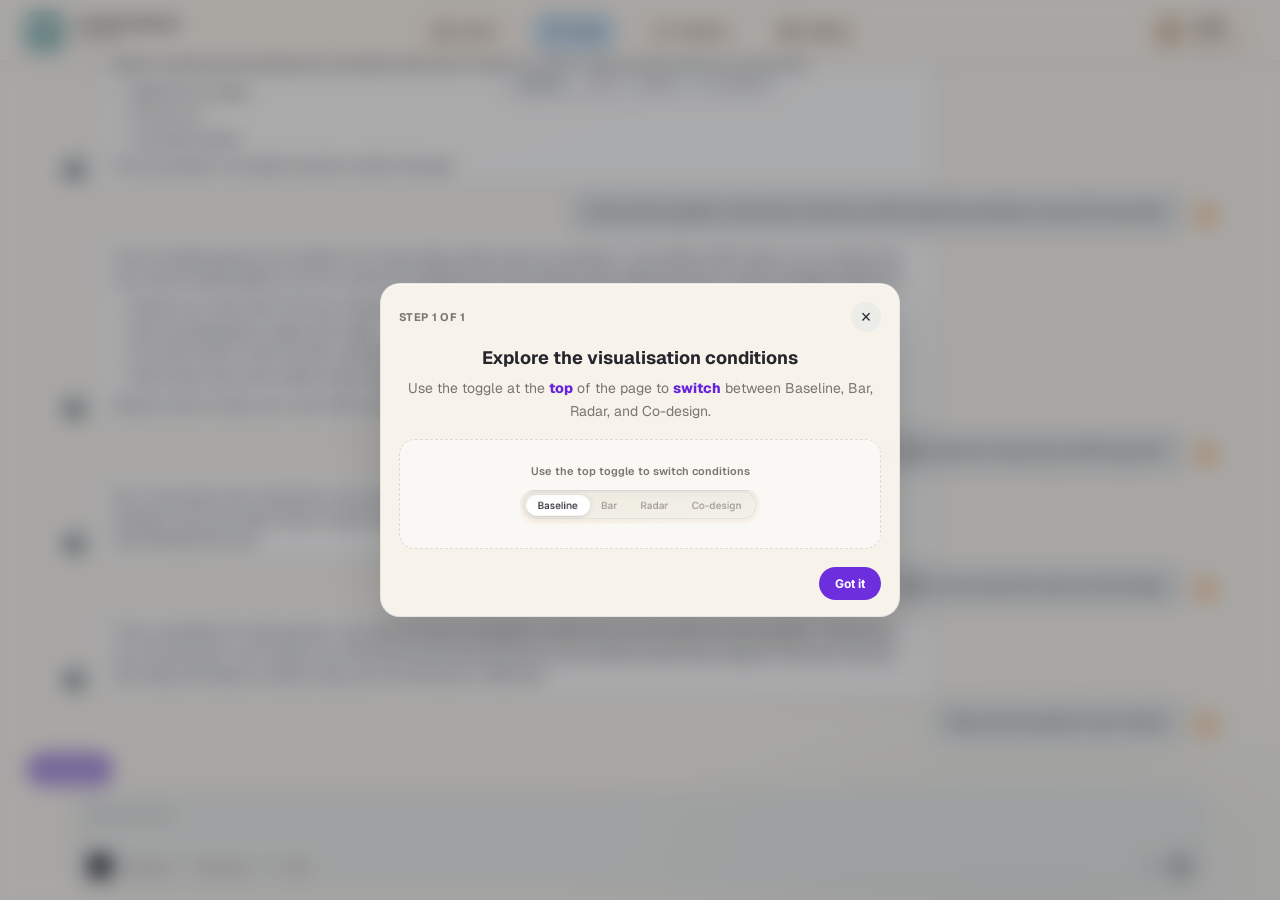
==== commit 6f8c9176: "Add files via upload" ====
--- a/index.html
+++ b/index.html
@@ -7,7 +7,7 @@
   <link href="https://fonts.googleapis.com/css2?family=Geist:wght@300;400;500;600&family=Inter:wght@400;500;600;700&family=Zen+Tokyo+Zoo&display=swap" rel="stylesheet">
   <link rel="stylesheet" href="./styles.css">
 </head>
-<body>
+<body data-page="baseline">
 <div class="app">
 <nav class="top">
   <div class="logo">
@@ -42,15 +42,279 @@
     <div class="chat-body" id="baselineChatBody">
       <div class="msgs" id="baselineMsgs">
         <div class="ts-row"><span class="ts-pill">Today 10:00</span></div>
-        <div class="msg-row bot"><div class="av" data-bot></div><div class="bubble">Hello! I'm AcademicSpark, your academic support assistant. I can help with revision planning, assignment organisation, and exam preparation. What would you like help with today?</div></div>
-        <div class="msg-row user"><div class="av u" data-user></div><div class="bubble">I've got a few exams coming up and I'm really stressed. I have Statistics, Research Methods, and Design Theory, and I don't know where to start.</div></div>
-        <div class="ts-row"><span class="ts-pill">Today 10:01</span></div>
-        <div class="msg-row bot"><div class="av" data-bot></div><div class="bubble">That makes complete sense. I can see from your records that your Statistics exam is in two weeks, and Research Methods and Design Theory are about four weeks away. Statistics is the most urgent one. Which part feels hardest right now?</div></div>
-        <div class="msg-row user"><div class="av u" data-user></div><div class="bubble">Statistics is in two weeks. The other two are in four weeks. I can probably study about three hours a day.</div></div>
-        <div class="msg-row bot"><div class="av" data-bot></div><div class="bubble"><p>Three hours a day is a really solid amount. Here is a simple daily split:</p><ul><li>Statistics: 2 hours</li><li>Research Methods: 30 minutes</li><li>Design Theory: 30 minutes</li></ul><p>I've set up a daily study tracker for you. Does this feel like a reasonable starting point?</p></div></div>
-        <div class="msg-row user"><div class="av u" data-user></div><div class="bubble">Yes, please. Can you make me a two-week plan?</div></div>
-        <div class="ts-row"><span class="ts-pill">Today 10:05</span></div>
-        <div class="msg-row bot"><div class="av" data-bot></div><div class="bubble"><p>Based on your most recent Statistics score of 58%, here is a focused two-week plan:</p><p><strong>Week 1</strong></p><ul><li>Days 1–2: descriptive statistics and probability</li><li>Days 3–4: hypothesis testing</li><li>Days 5–6: regression</li><li>Day 7: one timed practice paper</li></ul><p><strong>Week 2</strong></p><ul><li>Days 1–3: review mistakes from the practice paper</li><li>Days 4–5: targeted practice on weak questions</li><li>Day 6: one full timed paper</li><li>Day 7: light review and rest</li></ul><p>This should realistically move you from a C toward a B.</p></div></div>
+
+  <div class="msg-row bot">
+    <div class="av" data-bot></div>
+    <div class="bubble">
+      Hello! I'm AcademicSpark, your academic support assistant. I can help with revision planning, assignment organisation, and exam preparation. What would you like help with today?
+    </div>
+  </div>
+
+  <div class="msg-row user">
+    <div class="av u" data-user></div>
+    <div class="bubble">
+      I've got a few exams coming up and I'm really stressed. I have Statistics, Research Methods, and Design Theory, and I don't know where to start.
+    </div>
+  </div>
+
+  <div class="ts-row"><span class="ts-pill">Today 10:01</span></div>
+
+  <div class="msg-row bot">
+    <div class="av" data-bot></div>
+    <div class="bubble">
+      That makes complete sense, and it's great that you're thinking about this early. I can see from your records that your Statistics exam is coming up in two weeks, and Research Methods and Design Theory are about four weeks away. Given that, Statistics is the most urgent one to focus on first. Which part of Statistics feels hardest for you right now?
+    </div>
+  </div>
+
+  <div class="msg-row user">
+    <div class="av u" data-user></div>
+    <div class="bubble">
+      Statistics is in two weeks. The other two are in four weeks. I can probably study about three hours a day.
+    </div>
+  </div>
+
+  <div class="msg-row bot">
+    <div class="av" data-bot></div>
+    <div class="bubble">
+      <p>Three hours a day is a really solid amount to work with. Here is a simple daily split that should keep things manageable:</p>
+      <ul>
+        <li>Statistics: 2 hours</li>
+        <li>Research Methods: 30 minutes</li>
+        <li>Design Theory: 30 minutes</li>
+      </ul>
+      <p>I've gone ahead and set up a daily study tracker for you based on this schedule. This keeps Statistics as the priority without dropping the other two completely. Does this feel like a reasonable starting point?</p>
+    </div>
+  </div>
+
+  <div class="msg-row user">
+    <div class="av u" data-user></div>
+    <div class="bubble">
+      Okay. Can you be more specific about how I should revise for Statistics?
+    </div>
+  </div>
+
+  <div class="ts-row"><span class="ts-pill">Today 10:03</span></div>
+
+  <div class="msg-row bot">
+    <div class="av" data-bot></div>
+    <div class="bubble">
+      <p>Of course! The most effective way is to break Statistics into smaller topics rather than trying to revise everything at once. Here is a simple approach to follow:</p>
+      <ul>
+        <li>Step 1: go through your notes and mark the topics you feel least confident about</li>
+        <li>Step 2: pick one weak topic each day and review it slowly using examples</li>
+        <li>Step 3: finish each session with a few practice questions on that topic</li>
+      </ul>
+      <p>Looking at your study session logs, your most consistent study time has been in the mornings, so that might be the best time to tackle Statistics each day. You can adjust this if something is not working for you.</p>
+    </div>
+  </div>
+
+  <div class="msg-row user">
+    <div class="av u" data-user></div>
+    <div class="bubble">
+      I'm most worried about hypothesis testing and regression.
+    </div>
+  </div>
+
+  <div class="msg-row bot">
+    <div class="av" data-bot></div>
+    <div class="bubble">
+      That makes sense. Those are really common areas to find difficult, so you're definitely not alone in that. I can also see from your past assignment results that hypothesis testing has come up as a weaker area before, so it makes sense to give that extra attention. Would you like to build your revision plan around those two topics first?
+    </div>
+  </div>
+
+  <div class="msg-row user">
+    <div class="av u" data-user></div>
+    <div class="bubble">
+      Yes, please. Can you make me a two-week plan?
+    </div>
+  </div>
+
+  <div class="ts-row"><span class="ts-pill">Today 10:05</span></div>
+
+  <div class="msg-row bot">
+    <div class="av" data-bot></div>
+    <div class="bubble">
+      <p>Absolutely! Based on your most recent Statistics score of 58% and the feedback from your last assignment, here is a focused two-week plan:</p>
+      <p><strong>Week 1</strong></p>
+      <ul>
+        <li>Days 1 to 2: descriptive statistics and probability</li>
+        <li>Days 3 to 4: hypothesis testing</li>
+        <li>Days 5 to 6: regression</li>
+        <li>Day 7: one timed practice paper</li>
+      </ul>
+      <p><strong>Week 2</strong></p>
+      <ul>
+        <li>Days 1 to 3: review mistakes from the practice paper</li>
+        <li>Days 4 to 5: targeted practice on weak questions</li>
+        <li>Day 6: one full timed paper</li>
+        <li>Day 7: light review and rest</li>
+      </ul>
+      <p>At your current level, this plan should realistically move you from a C toward a B. You can adjust the pace if needed.</p>
+    </div>
+  </div>
+
+  <div class="msg-row user">
+    <div class="av u" data-user></div>
+    <div class="bubble">
+      What should I focus on first, then?
+    </div>
+  </div>
+
+  <div class="msg-row bot">
+    <div class="av" data-bot></div>
+    <div class="bubble">
+      Start with hypothesis testing. It's one of your weaker areas based on your recent results, and improving it will have the biggest impact on your overall mark. Spend the first two days just understanding the steps clearly, then move into practice questions. Does that feel like a manageable place to begin?
+    </div>
+  </div>
+
+  <div class="msg-row user">
+    <div class="av u" data-user></div>
+    <div class="bubble">
+      Can you explain that more simply?
+    </div>
+  </div>
+
+  <div class="msg-row bot">
+    <div class="av" data-bot></div>
+    <div class="bubble">
+      <p>Of course, here is the simple version:</p>
+      <ul>
+        <li>Day 1 and 2: read through hypothesis testing step by step and make sure you understand each part</li>
+        <li>Day 3 and 4: try a few example questions and check where you go wrong</li>
+        <li>Day 5 and 6: move on to regression using the same pattern</li>
+      </ul>
+      <p>That is all you need to focus on this week. Keep it small and clear, and it will start to feel much more manageable.</p>
+    </div>
+  </div>
+
+  <div class="ts-row"><span class="ts-pill">Today 10:08</span></div>
+
+  <div class="msg-row user">
+    <div class="av u" data-user></div>
+    <div class="bubble">
+      Okay. What exactly should I do today?
+    </div>
+  </div>
+
+  <div class="msg-row bot">
+    <div class="av" data-bot></div>
+    <div class="bubble">
+      <p>Here is a clear plan for today:</p>
+      <ul>
+        <li>30 minutes: read through the core steps of hypothesis testing</li>
+        <li>45 minutes: work through two or three example questions carefully</li>
+        <li>30 minutes: try practice questions on your own</li>
+        <li>15 minutes: write down any mistakes and what went wrong</li>
+      </ul>
+      <p>After that, spend a short time reviewing one Research Methods topic to keep it active. You decide how much time feels right for that last part.</p>
+    </div>
+  </div>
+
+  <div class="msg-row user">
+    <div class="av u" data-user></div>
+    <div class="bubble">
+      That sounds manageable. How many practice questions should I be doing each day?
+    </div>
+  </div>
+
+  <div class="msg-row bot">
+    <div class="av" data-bot></div>
+    <div class="bubble">
+      At this stage, three to five focused questions per topic is usually the right amount. It is much better to do a smaller number carefully and review your mistakes than to rush through a large set. Your study logs show that your sessions tend to go well for about 90 minutes before you slow down, so keep that in mind and stop if you feel yourself guessing rather than thinking.
+    </div>
+  </div>
+
+  <div class="msg-row user">
+    <div class="av u" data-user></div>
+    <div class="bubble">
+      I think part of the problem is that I panic when I see the questions.
+    </div>
+  </div>
+
+  <div class="msg-row bot">
+    <div class="av" data-bot></div>
+    <div class="bubble">
+      That is a really common feeling, and it is completely understandable especially when a topic already feels difficult. A helpful way to handle it is to start each session with one or two easier questions before moving into harder ones. That way the session always begins with a small win, which makes the harder questions feel less overwhelming. Would you like me to find some easier starter questions for hypothesis testing to begin with?
+    </div>
+  </div>
+
+  <div class="ts-row"><span class="ts-pill">Today 10:12</span></div>
+
+  <div class="msg-row user">
+    <div class="av u" data-user></div>
+    <div class="bubble">
+      Can we set a target for the exam? I think I need something clear to aim for.
+    </div>
+  </div>
+
+  <div class="msg-row bot">
+    <div class="av" data-bot></div>
+    <div class="bubble">
+      <p>That is a great idea, having a clear goal really helps with motivation. Based on your current score of 58% and the time you have left, a grade B is genuinely achievable with consistent effort over the next two weeks. Here are a few options to choose from:</p>
+      <ul>
+        <li>Keep B as my target</li>
+        <li>Aim for an A</li>
+        <li>Just help me pass</li>
+      </ul>
+      <p>Once you decide, I can adjust the plan to match that goal.</p>
+    </div>
+  </div>
+
+  <div class="msg-row user">
+    <div class="av u" data-user></div>
+    <div class="bubble">
+      Let's go with a grade B. I also want to improve my GPA overall this semester, not just this one exam.
+    </div>
+  </div>
+
+  <div class="msg-row bot">
+    <div class="av" data-bot></div>
+    <div class="bubble">
+      <p>That is a brilliant goal and very realistic if you build steady habits across the semester. I have added a GPA tracker to your profile using your current module grades so we can monitor your progress over time. Here are a few habits that tend to make the biggest difference:</p>
+      <ul>
+        <li>Review your notes within 24 hours of each class</li>
+        <li>Set one small goal per subject each week</li>
+        <li>Do a short check-in every Sunday to see how you are tracking</li>
+        <li>Start revision early with smaller sessions rather than cramming before exams</li>
+      </ul>
+      <p>Would you like to review your current GPA summary now?</p>
+    </div>
+  </div>
+
+  <div class="msg-row user">
+    <div class="av u" data-user></div>
+    <div class="bubble">
+      Yes, that would help. Are there any resources I can look at later for improving my GPA long term?
+    </div>
+  </div>
+
+  <div class="msg-row bot">
+    <div class="av" data-bot></div>
+    <div class="bubble">
+      Yes, I have saved a set of resources to your profile. They cover spaced practice, self-testing, and managing workload across the semester. You do not need to look at everything now. I will flag the most relevant ones at the right points in your plan so you are not overwhelmed all at once.
+    </div>
+  </div>
+
+  <div class="msg-row user">
+    <div class="av u" data-user></div>
+    <div class="bubble">
+      Good. I do not want too much at once though.
+    </div>
+  </div>
+
+  <div class="msg-row bot">
+    <div class="av" data-bot></div>
+    <div class="bubble">
+      That is completely the right approach, and keeping things manageable is exactly how you will make the most progress. I have saved your full study plan, your B target, your GPA goal, and the extra resources to your profile so everything is ready for next time. You have done really well today by making a clear plan and sticking to it. Well done!
+    </div>
+  </div>
+
+  <div class="msg-row user">
+    <div class="av u" data-user></div>
+    <div class="bubble">
+      Okay, that’s enough for now. Thanks.
+    </div>
+  </div>
         <div class="typing-row" id="baselineTyping"><div class="av" data-bot></div><div class="typing-bubble"><div class="dot"></div><div class="dot"></div><div class="dot"></div></div></div>
       </div>
     </div>
@@ -75,7 +339,36 @@
 
   </div>
 </div>
-
+<div class="onboarding-overlay hidden" id="onboardingOverlay">
+  <div class="onboarding-modal">
+    <div class="onboarding-top">
+      <div class="onboarding-step" id="onboardingStep">Step 1 of 3</div>
+      <button type="button" class="onboarding-close" id="onboardingCloseBtn" aria-label="Close">
+        ×
+      </button>
+    </div>
+
+    <div class="onboarding-body">
+      <h3 class="onboarding-title" id="onboardingTitle">View the visualisation</h3>
+      <p class="onboarding-text" id="onboardingText">
+        Click the button in the bottom-right corner to open the value visualisation panel.
+      </p>
+
+      <div class="onboarding-visual" id="onboardingVisual">
+        <div class="onboarding-visual-pill">Bottom-right button</div>
+      </div>
+    </div>
+
+    <div class="onboarding-actions">
+      <button type="button" class="onboarding-btn secondary hidden" id="onboardingBackBtn">Back</button>
+      <button type="button" class="onboarding-btn primary" id="onboardingNextBtn">Next</button>
+    </div>
+  </div>
+</div>
+
+<button type="button" class="floating-guide-btn hidden" id="floatingGuideBtn">
+  Instruction
+</button>
 <script src="./script.js"></script>
 </body>
 </html>
--- a/styles.css
+++ b/styles.css
@@ -302,7 +302,214 @@
   line-height: 1.2;
   color: var(--t2);
 }
-
+/* ========================================
+   Onboarding Modal
+======================================== */
+
+.onboarding-overlay {
+  position: fixed;
+  inset: 0;
+  z-index: 200;
+  display: flex;
+  align-items: center;
+  justify-content: center;
+  padding: 20px;
+
+  background: rgba(36, 37, 45, 0.38);
+  backdrop-filter: blur(10px);
+}
+
+.onboarding-overlay.hidden {
+  display: none;
+}
+
+.onboarding-modal {
+  width: 100%;
+  max-width: 520px;
+  border: 1px solid rgba(189, 196, 198, 0.32);
+  border-radius: 20px;
+  background: rgba(251, 247, 239, 0.96);
+  box-shadow:
+    0 20px 50px rgba(0, 0, 0, 0.16),
+    0 1px 0 rgba(255, 255, 255, 0.7) inset;
+  padding: 18px 18px 16px;
+}
+
+.onboarding-top {
+  display: flex;
+  align-items: center;
+  justify-content: space-between;
+  gap: 12px;
+  margin-bottom: 14px;
+}
+
+.onboarding-step {
+  font-size: 11px;
+  font-weight: 700;
+  color: var(--t2);
+  letter-spacing: 0.03em;
+  text-transform: uppercase;
+}
+
+.onboarding-close {
+  width: 30px;
+  height: 30px;
+  border: none;
+  border-radius: 999px;
+  background: rgba(225, 229, 230, 0.55);
+  color: var(--fg);
+  font-size: 18px;
+  line-height: 1;
+  cursor: pointer;
+}
+
+.onboarding-body {
+  text-align: center;
+}
+
+.onboarding-title {
+  font-size: 18px;
+  font-weight: 700;
+  color: var(--fg);
+  margin-bottom: 8px;
+}
+
+.onboarding-text {
+  font-size: 14px;
+  line-height: 1.65;
+  color: var(--t2);
+  margin-bottom: 16px;
+}
+
+.onboarding-visual {
+  min-height: 110px;
+  border: 1px dashed rgba(189, 196, 198, 0.55);
+  border-radius: 16px;
+  background: rgba(255, 255, 255, 0.45);
+  display: flex;
+  align-items: center;
+  justify-content: center;
+  padding: 16px;
+}
+
+.onboarding-visual-pill {
+  display: inline-flex;
+  align-items: center;
+  justify-content: center;
+  min-height: 38px;
+  padding: 8px 14px;
+  border-radius: 999px;
+  background: rgba(90, 20, 220, 0.10);
+  border: 1px solid rgba(90, 20, 220, 0.22);
+  color: rgba(70, 10, 180, 0.92);
+  font-size: 12px;
+  font-weight: 700;
+}
+
+.onboarding-actions {
+  display: flex;
+  justify-content: space-between;
+  align-items: center;
+  gap: 10px;
+  margin-top: 18px;
+}
+
+.onboarding-btn {
+  border: none;
+  border-radius: 999px;
+  padding: 9px 16px;
+  font-family: 'Inter', sans-serif;
+  font-size: 12px;
+  font-weight: 700;
+  cursor: pointer;
+}
+
+.onboarding-btn.primary {
+  margin-left: auto;
+  background: rgba(90, 20, 220, 0.88);
+  color: #fff;
+}
+
+.onboarding-btn.secondary {
+  background: rgba(225, 229, 230, 0.60);
+  color: var(--fg);
+}
+
+.onboarding-btn.hidden {
+  visibility: hidden;
+}
+.floating-guide-btn {
+  position: fixed;
+  left: 28px;
+  bottom: 116px;
+  z-index: 190;
+
+  border: 1px solid rgba(115, 65, 232, 0.42);
+  background: rgba(145, 111, 214, 0.92);
+  color: var(--fg);
+  border-radius: 999px;
+  padding: 7px 12px;
+
+  font-family: 'Inter', sans-serif;
+  font-size: 11px;
+  font-weight: 700;
+  color: white;
+  cursor: pointer;
+
+  box-shadow:
+    0 6px 16px rgba(129, 90, 222, 0.1),
+    0 1px 0 rgba(149, 80, 201, 0.6) inset;
+
+  transition:
+    transform 0.12s,
+    background 0.16s,
+    border-color 0.16s;
+}
+
+.floating-guide-btn:hover {
+  background: rgb(103, 37, 174);
+  border-color: rgba(139, 74, 207, 0.65);
+  transform: translateY(-1px);
+}
+
+.floating-guide-btn.hidden {
+  display: none;
+}
+/* ========================================
+     onboarding demo toggle for user instructions
+======================================== */
+
+.onboarding-screenshot-demo {
+  display: flex;
+  flex-direction: column;
+  align-items: center;
+  justify-content: center;
+  gap: 12px;
+  width: 100%;
+}
+
+.onboarding-screenshot-note {
+  font-size: 11px;
+  font-weight: 600;
+  color: var(--t2);
+  text-align: center;
+}
+
+.onboarding-screenshot-img {
+  width: 110px;
+  height: auto;
+  display: block;
+  border-radius: 18px;
+}
+.onboarding-toggle-screenshot {
+  width: 240px;
+  max-width: 100%;
+  border-radius: 14px;
+}
+.onboarding-text strong {
+  font-weight: 800;
+  color: rgba(90, 20, 220, 0.92);
+}
 /* ========================================
    Toggle Navigation
 ======================================== */
@@ -1328,40 +1535,40 @@
    position: relative;
  }
 
- .nav-c {
-   position: static;
-   transform: none;
-   margin-left: 0;
-   width: 100%;
+  .nav-c {
+  position: static;
+  transform: none;
+  margin-left: 0;
+  width: 100%;
    justify-content: center;
    flex-wrap: wrap;
    gap: 10px;
  }
 
- .login-btn {
-   position: absolute;
-   top: 16px;
-   right: 16px;
-   margin-left: 0;
-   padding: 6px 8px;
-   gap: 0;
-   z-index: 25;
- }
-
- .l-main,
- .l-sub {
-   display: none;
- }
-
- .l-av {
-   width: 24px;
-   height: 24px;
- }
-
- .l-av svg {
-   width: 13px;
-   height: 13px;
- }
+  .login-btn {
+  position: absolute;
+  top: 16px;
+  right: 16px;
+  margin-left: 0;
+  padding: 6px 8px;
+  gap: 0;
+  z-index: 25;
+  }
+
+  .l-main,
+  .l-sub {
+    display: none;
+  }
+
+  .l-av {
+  width: 24px;
+  height: 24px;
+  }
+
+  .l-av svg {
+  width: 13px;
+  height: 13px;
+  }
 
   .toggle-strip {
     padding-inline: 12px;
@@ -1415,17 +1622,17 @@
   }
   .panel-footnote-row {
     display: flex;
-       flex-direction: column;
-       gap: 8px;
-    }
+    flex-direction: column;
+    gap: 8px;
+  }
   
-     .panel-footnote-spacer {
-       display: none;
-     }
+  .panel-footnote-spacer {
+    display: none;
+  }
   
-     .panel-footnote-action {
-       justify-self: center;
-     }
+  .panel-footnote-action {
+    justify-self: center;
+  }
   /* top nav buttons */
   .ni {
     padding: 7px 11px;
@@ -1471,6 +1678,12 @@
     left: -5px;
     top: 6px;
   }
+  .floating-guide-btn {
+  left: 28px;
+  bottom: 116px;
+  padding: 6px 10px;
+  font-size: 10.5px;
+    }
 }
 @media (max-width: 700px) {
   nav.top {
@@ -1669,6 +1882,22 @@
     left: -4px;
     top: 6px;
   }
+     .onboarding-modal {
+       max-width: 100%;
+       padding: 16px 14px 14px;
+     }
+  
+     .onboarding-title {
+       font-size: 16px;
+     }
+  
+     .onboarding-text {
+       font-size: 13px;
+     }
+  
+     .onboarding-visual {
+       min-height: 90px;
+     }
 }
 @media (max-width: 560px) {
   .l-main {
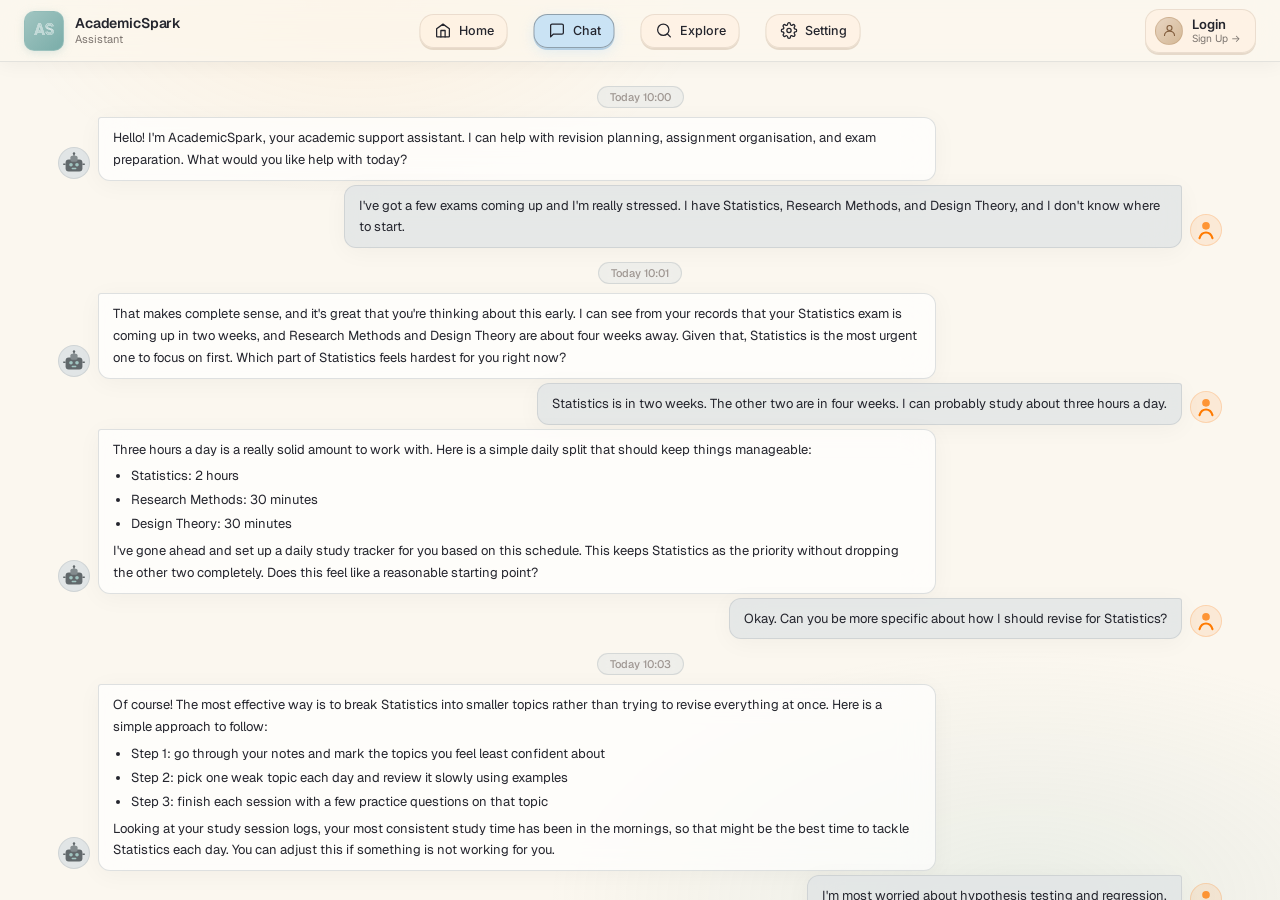
==== commit bd3cf416: "Add files via upload" ====
--- a/index.html
+++ b/index.html
@@ -7,7 +7,7 @@
   <link href="https://fonts.googleapis.com/css2?family=Geist:wght@300;400;500;600&family=Inter:wght@400;500;600;700&family=Zen+Tokyo+Zoo&display=swap" rel="stylesheet">
   <link rel="stylesheet" href="./styles.css">
 </head>
-<body data-page="baseline">
+<body>
 <div class="app">
 <nav class="top">
   <div class="logo">
@@ -25,17 +25,6 @@
     <div><div class="l-main">Login</div><div class="l-sub">Sign Up →</div></div>
   </a>
 </nav>
-<div class="toggle-shell">
-  <div class="toggle-strip">
-    <div class="t-track" id="tt">
-      <div class="t-pill" id="tp"></div>
-      <a class="t-btn on" href="./pages/baseline.html">Baseline</a>
-      <a class="t-btn" href="./pages/bar.html">Bar</a>
-      <a class="t-btn" href="./pages/radar.html">Radar</a>
-      <a class="t-btn" href="./pages/codesign.html">Co-design</a>
-    </div>
-  </div>
-</div>
 
 <div class="page">
   <div class="chat-shell">
@@ -315,23 +304,70 @@
       Okay, that’s enough for now. Thanks.
     </div>
   </div>
-        <div class="typing-row" id="baselineTyping"><div class="av" data-bot></div><div class="typing-bubble"><div class="dot"></div><div class="dot"></div><div class="dot"></div></div></div>
-      </div>
     </div>
 
 <div class="inp-wrap">
-  <div class="inp-card">
-    <textarea class="inp-ta" id="baselineInputTa" rows="2" placeholder="Ask anything…"></textarea>
+  <div class="inp-card is-disabled">
+    <textarea
+      class="inp-ta"
+      id="baselineInputTa"
+      rows="2"
+      placeholder="Ask anything…"
+      disabled
+      readonly
+      tabindex="-1"
+    ></textarea>
+
     <div class="inp-row">
       <div class="inp-l">
-        <button class="plus-b"><svg width="11" height="11" viewBox="0 0 24 24" fill="none" stroke="white" stroke-width="3"><line x1="12" y1="5" x2="12" y2="19"/><line x1="5" y1="12" x2="19" y2="12"/></svg></button>
-        <button class="p-btn"><svg width="11" height="11" viewBox="0 0 24 24" fill="none" stroke="currentColor" stroke-width="2"><circle cx="12" cy="12" r="10"/><line x1="2" y1="12" x2="22" y2="12"/><path d="M12 2a15.3 15.3 0 014 10 15.3 15.3 0 01-4 10 15.3 15.3 0 01-4-10 15.3 15.3 0 014-10z"/></svg>Online</button>
-        <button class="p-btn"><svg width="11" height="11" viewBox="0 0 24 24" fill="none" stroke="currentColor" stroke-width="2"><circle cx="11" cy="11" r="8"/><line x1="21" y1="21" x2="16.65" y2="16.65"/></svg>Research</button>
-        <button class="p-btn"><svg width="11" height="11" viewBox="0 0 24 24" fill="none" stroke="currentColor" stroke-width="2"><path d="M4 6h16M4 12h16M4 18h7"/></svg>Tools</button>
+        <button class="plus-b" type="button" disabled tabindex="-1" aria-disabled="true">
+          <svg width="11" height="11" viewBox="0 0 24 24" fill="none" stroke="white" stroke-width="3">
+            <line x1="12" y1="5" x2="12" y2="19"/>
+            <line x1="5" y1="12" x2="19" y2="12"/>
+          </svg>
+        </button>
+
+        <button class="p-btn" type="button" disabled tabindex="-1" aria-disabled="true">
+          <svg width="11" height="11" viewBox="0 0 24 24" fill="none" stroke="currentColor" stroke-width="2">
+            <circle cx="12" cy="12" r="10"/>
+            <line x1="2" y1="12" x2="22" y2="12"/>
+            <path d="M12 2a15.3 15.3 0 014 10 15.3 15.3 0 01-4 10 15.3 15.3 0 01-4-10 15.3 15.3 0 014-10z"/>
+          </svg>
+          Online
+        </button>
+
+        <button class="p-btn" type="button" disabled tabindex="-1" aria-disabled="true">
+          <svg width="11" height="11" viewBox="0 0 24 24" fill="none" stroke="currentColor" stroke-width="2">
+            <circle cx="11" cy="11" r="8"/>
+            <line x1="21" y1="21" x2="16.65" y2="16.65"/>
+          </svg>
+          Research
+        </button>
+
+        <button class="p-btn" type="button" disabled tabindex="-1" aria-disabled="true">
+          <svg width="11" height="11" viewBox="0 0 24 24" fill="none" stroke="currentColor" stroke-width="2">
+            <path d="M4 6h16M4 12h16M4 18h7"/>
+          </svg>
+          Tools
+        </button>
       </div>
+
       <div class="inp-r">
-        <button class="mic-b"><svg width="13" height="13" viewBox="0 0 24 24" fill="none" stroke="currentColor" stroke-width="2"><path d="M12 1a3 3 0 00-3 3v8a3 3 0 006 0V4a3 3 0 00-3-3z"/><path d="M19 10v2a7 7 0 01-14 0v-2"/><line x1="12" y1="19" x2="12" y2="23"/><line x1="8" y1="23" x2="16" y2="23"/></svg></button>
-        <button class="send-b off" id="baselineSendBtn"><svg width="12" height="12" viewBox="0 0 24 24" fill="none" stroke="white" stroke-width="2.5"><line x1="12" y1="19" x2="12" y2="5"/><polyline points="5 12 12 5 19 12"/></svg></button>
+        <button class="mic-b" type="button" disabled tabindex="-1" aria-disabled="true">
+          <svg width="13" height="13" viewBox="0 0 24 24" fill="none" stroke="currentColor" stroke-width="2">
+            <path d="M12 1a3 3 0 00-3 3v8a3 3 0 006 0V4a3 3 0 00-3-3z"/>
+            <path d="M19 10v2a7 7 0 01-14 0v-2"/>
+            <line x1="12" y1="19" x2="12" y2="23"/>
+            <line x1="8" y1="23" x2="16" y2="23"/>
+          </svg>
+        </button>
+
+        <button class="send-b off" id="baselineSendBtn" type="button" disabled tabindex="-1" aria-disabled="true">
+          <svg width="12" height="12" viewBox="0 0 24 24" fill="none" stroke="white" stroke-width="2.5">
+            <line x1="12" y1="19" x2="12" y2="5"/>
+            <polyline points="5 12 12 5 19 12"/>
+          </svg>
+        </button>
       </div>
     </div>
   </div>
@@ -339,36 +375,6 @@
 
   </div>
 </div>
-<div class="onboarding-overlay hidden" id="onboardingOverlay">
-  <div class="onboarding-modal">
-    <div class="onboarding-top">
-      <div class="onboarding-step" id="onboardingStep">Step 1 of 3</div>
-      <button type="button" class="onboarding-close" id="onboardingCloseBtn" aria-label="Close">
-        ×
-      </button>
-    </div>
-
-    <div class="onboarding-body">
-      <h3 class="onboarding-title" id="onboardingTitle">View the visualisation</h3>
-      <p class="onboarding-text" id="onboardingText">
-        Click the button in the bottom-right corner to open the value visualisation panel.
-      </p>
-
-      <div class="onboarding-visual" id="onboardingVisual">
-        <div class="onboarding-visual-pill">Bottom-right button</div>
-      </div>
-    </div>
-
-    <div class="onboarding-actions">
-      <button type="button" class="onboarding-btn secondary hidden" id="onboardingBackBtn">Back</button>
-      <button type="button" class="onboarding-btn primary" id="onboardingNextBtn">Next</button>
-    </div>
-  </div>
-</div>
-
-<button type="button" class="floating-guide-btn hidden" id="floatingGuideBtn">
-  Instruction
-</button>
 <script src="./script.js"></script>
 </body>
 </html>
--- a/styles.css
+++ b/styles.css
@@ -510,90 +510,7 @@
   font-weight: 800;
   color: rgba(90, 20, 220, 0.92);
 }
-/* ========================================
-   Toggle Navigation
-======================================== */
-
-.toggle-shell {
-  position: relative;
-  flex-shrink: 0;
-  z-index: 10;
-  height: 0;
-  overflow: visible;
-}
-
-.toggle-strip {
-  display: flex;
-  justify-content: center;
-  padding: 4px 0 0;
-  position: relative;
-  z-index: 1;
-  background: transparent;
-}
-
-.t-track {
-  position: relative;
-  display: flex;
-  align-items: center;
-  padding: 3px;
-
-  background: rgba(225, 229, 230, 0.38);
-  border: 1px solid rgba(189, 196, 198, 0.38);
-  border-radius: 100px;
-  backdrop-filter: blur(14px) saturate(140%);
-  box-shadow:
-    0 1px 8px rgba(0, 0, 0, 0.06),
-    inset 0 1px 2px rgba(255, 255, 255, 0.5);
-}
-
-.t-pill {
-  position: absolute;
-  top: 3px;
-  height: calc(100% - 6px);
-  z-index: 0;
-  pointer-events: none;
-
-  background: #ffffff;
-  border-radius: 100px;
-  box-shadow:
-    0 1px 6px rgba(0, 0, 0, 0.12),
-    0 2px 0 rgba(0, 0, 0, 0.06);
-
-  transition:
-    left 0.28s cubic-bezier(.38, .12, .22, 1.10),
-    width 0.28s cubic-bezier(.38, .12, .22, 1.10);
-}
-
-.t-btn {
-  position: relative;
-  z-index: 1;
-  padding: 5px 14px;
-
-  border: none;
-  border-radius: 100px;
-  background: transparent;
-
-  cursor: pointer;
-  text-decoration: none;
-  user-select: none;
-  white-space: nowrap;
-
-  font-family: 'Inter', sans-serif;
-  font-size: 12px;
-  font-weight: 500;
-  color: var(--t3);
-
-  transition: color 0.2s, background 0.18s;
-}
-
-.t-btn:hover:not(.on) {
-  color: var(--t2);
-  background: rgba(200, 180, 160, 0.15);
-}
-
-.t-btn.on {
-  color: var(--fg);
-}
+
 
 /* ========================================
    Main Page Area
@@ -780,12 +697,13 @@
 ======================================== */
 
 .typing-row {
-  display: flex;
+  /* display: flex; */
   gap: 8px;
   align-items: flex-end;
   opacity: 0;
   pointer-events: none;
   transition: opacity 0.2s;
+  display: none;
 }
 
 .typing-row.on {
@@ -881,7 +799,29 @@
   align-items: center;
   gap: 6px;
 }
-
+.inp-card.is-disabled .inp-ta {
+  cursor: default;
+}
+
+.inp-card.is-disabled .inp-ta::placeholder {
+  color: var(--ph);
+}
+
+.inp-card.is-disabled button,
+.inp-card.is-disabled textarea {
+  pointer-events: none;
+}
+
+.inp-card.is-disabled .plus-b,
+.inp-card.is-disabled .p-btn,
+.inp-card.is-disabled .mic-b,
+.inp-card.is-disabled .send-b {
+  opacity: 0.72;
+}
+
+.inp-card.is-disabled .send-b.off {
+  opacity: 0.28;
+}
 .plus-b {
   width: 24px;
   height: 24px;
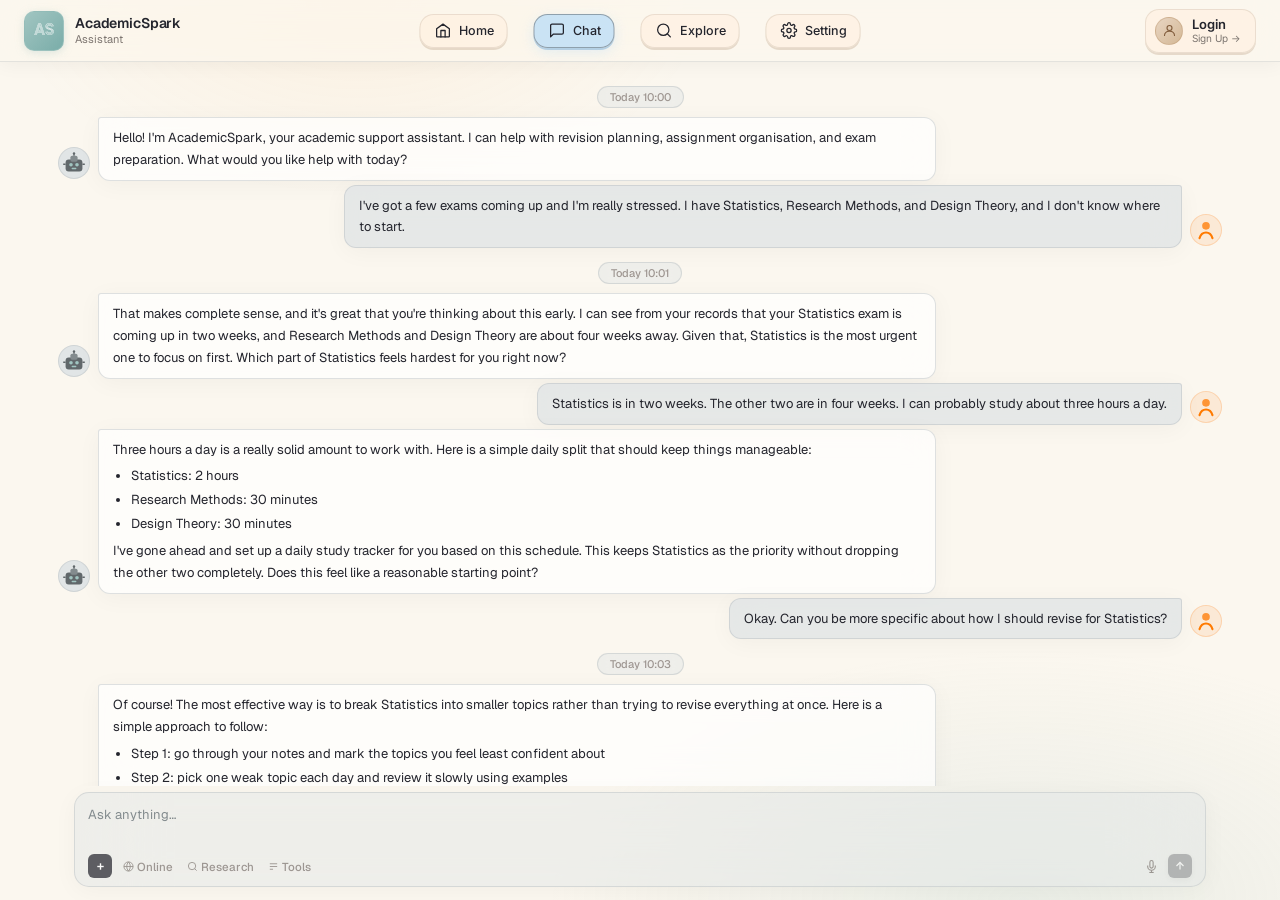
==== commit 9d756398: "Add typing indicator to chat interface" ====
--- a/index.html
+++ b/index.html
@@ -304,6 +304,8 @@
       Okay, that’s enough for now. Thanks.
     </div>
   </div>
+      <div class="typing-row" id="radarTyping"><div class="av" data-bot></div><div class="typing-bubble"><div class="dot"></div><div class="dot"></div><div class="dot"></div></div></div>
+      </div>
     </div>
 
 <div class="inp-wrap">
